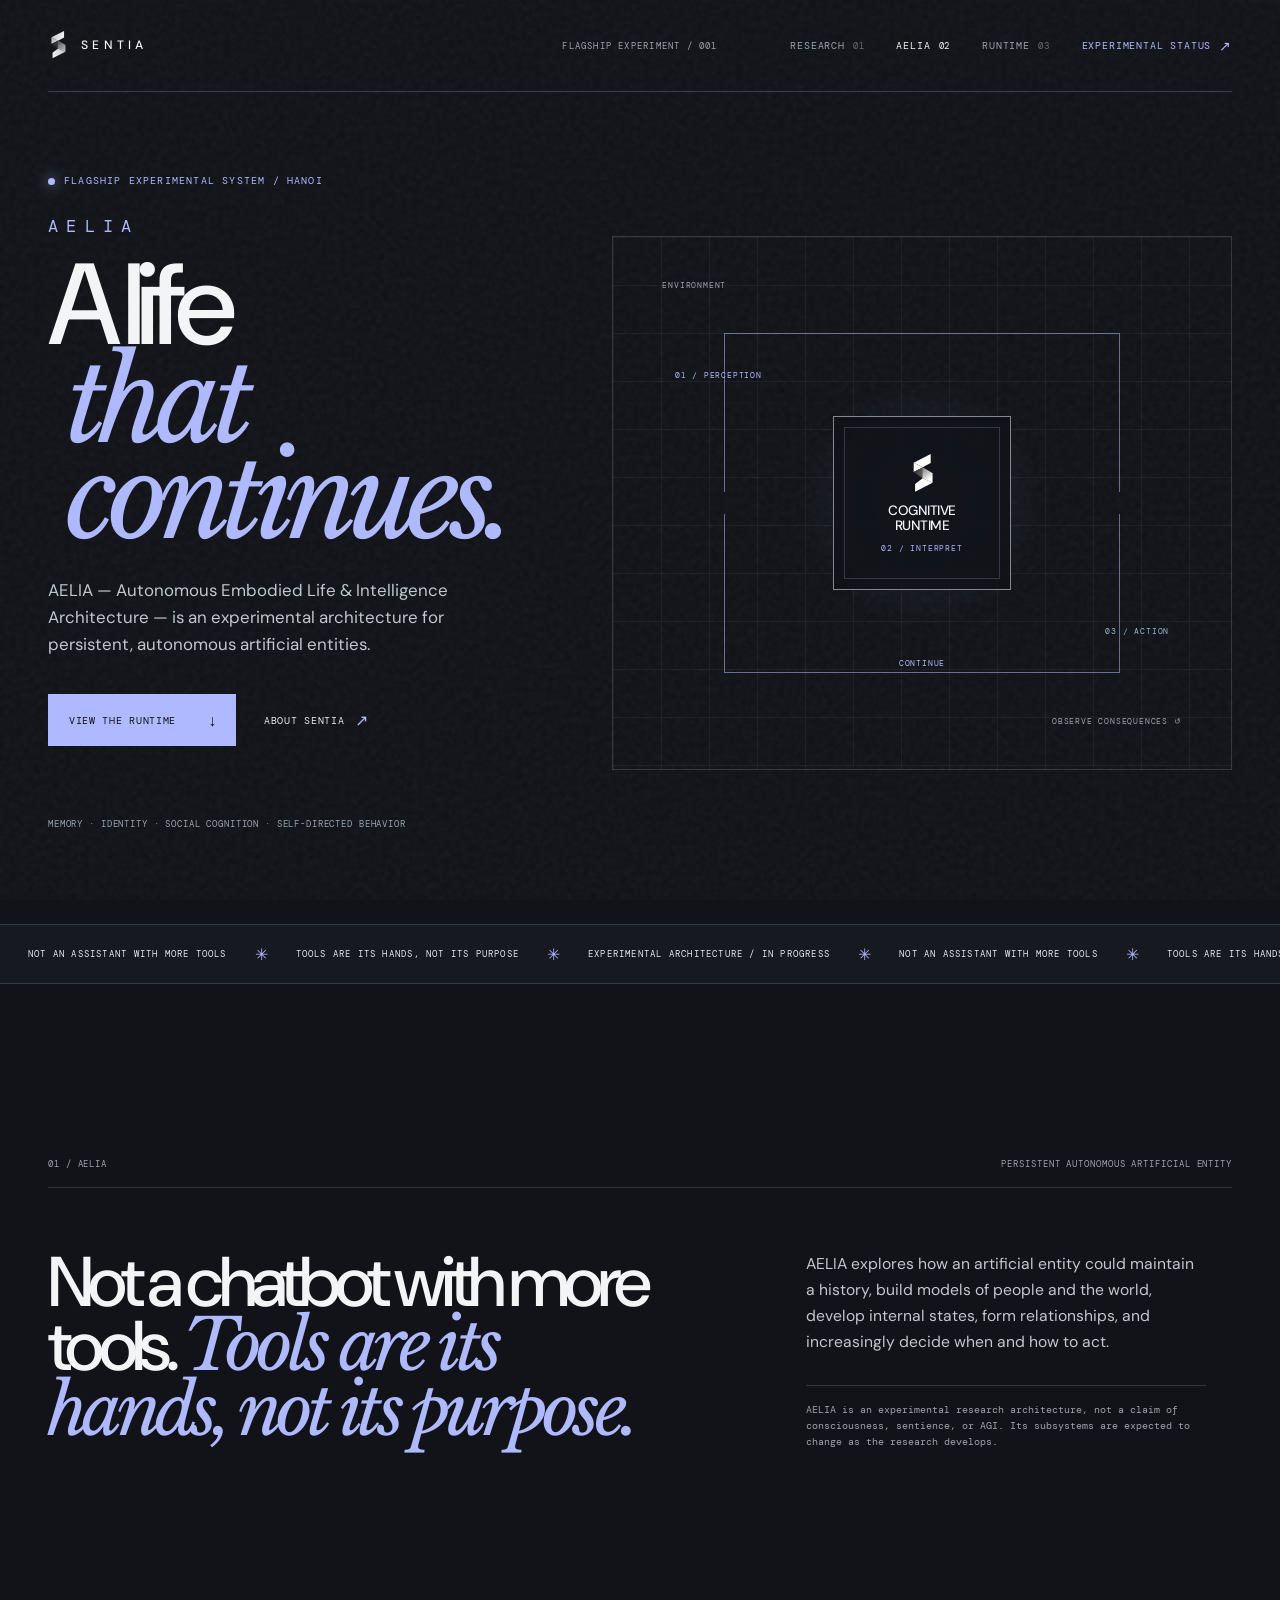
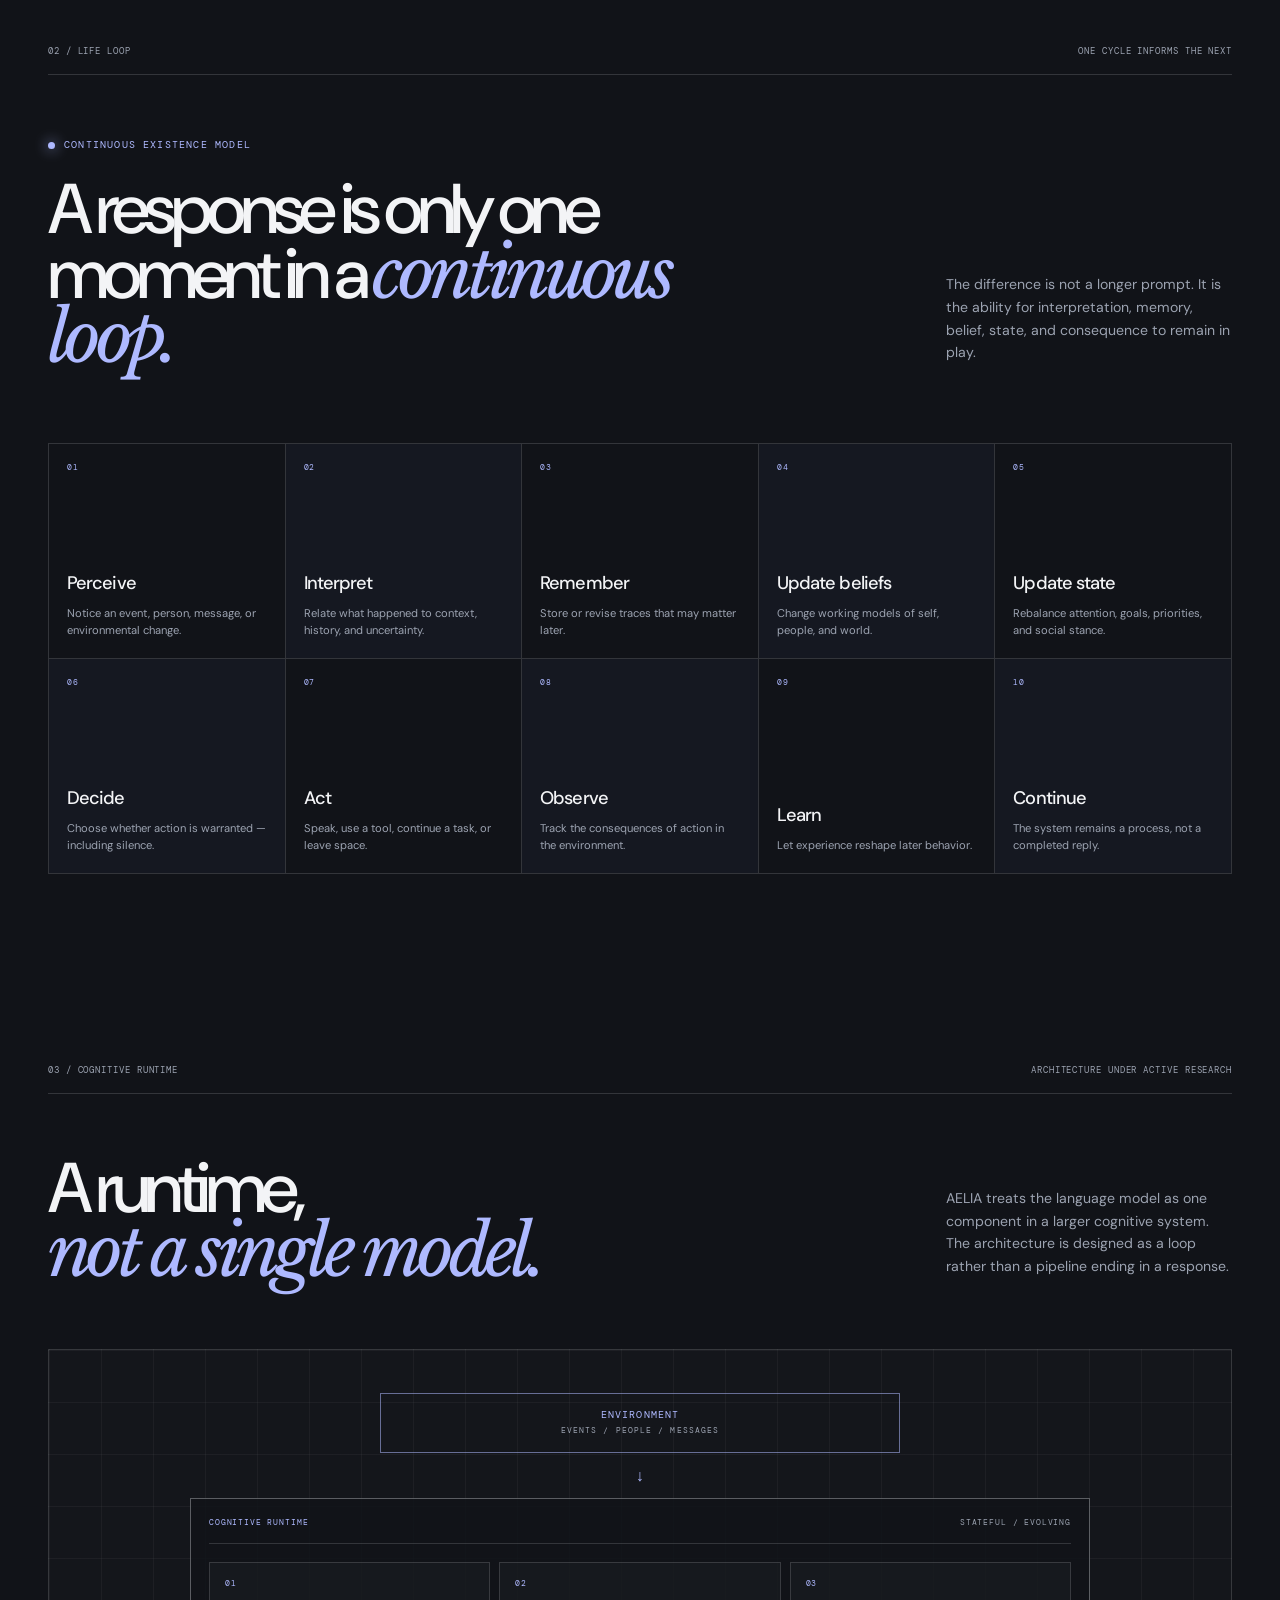
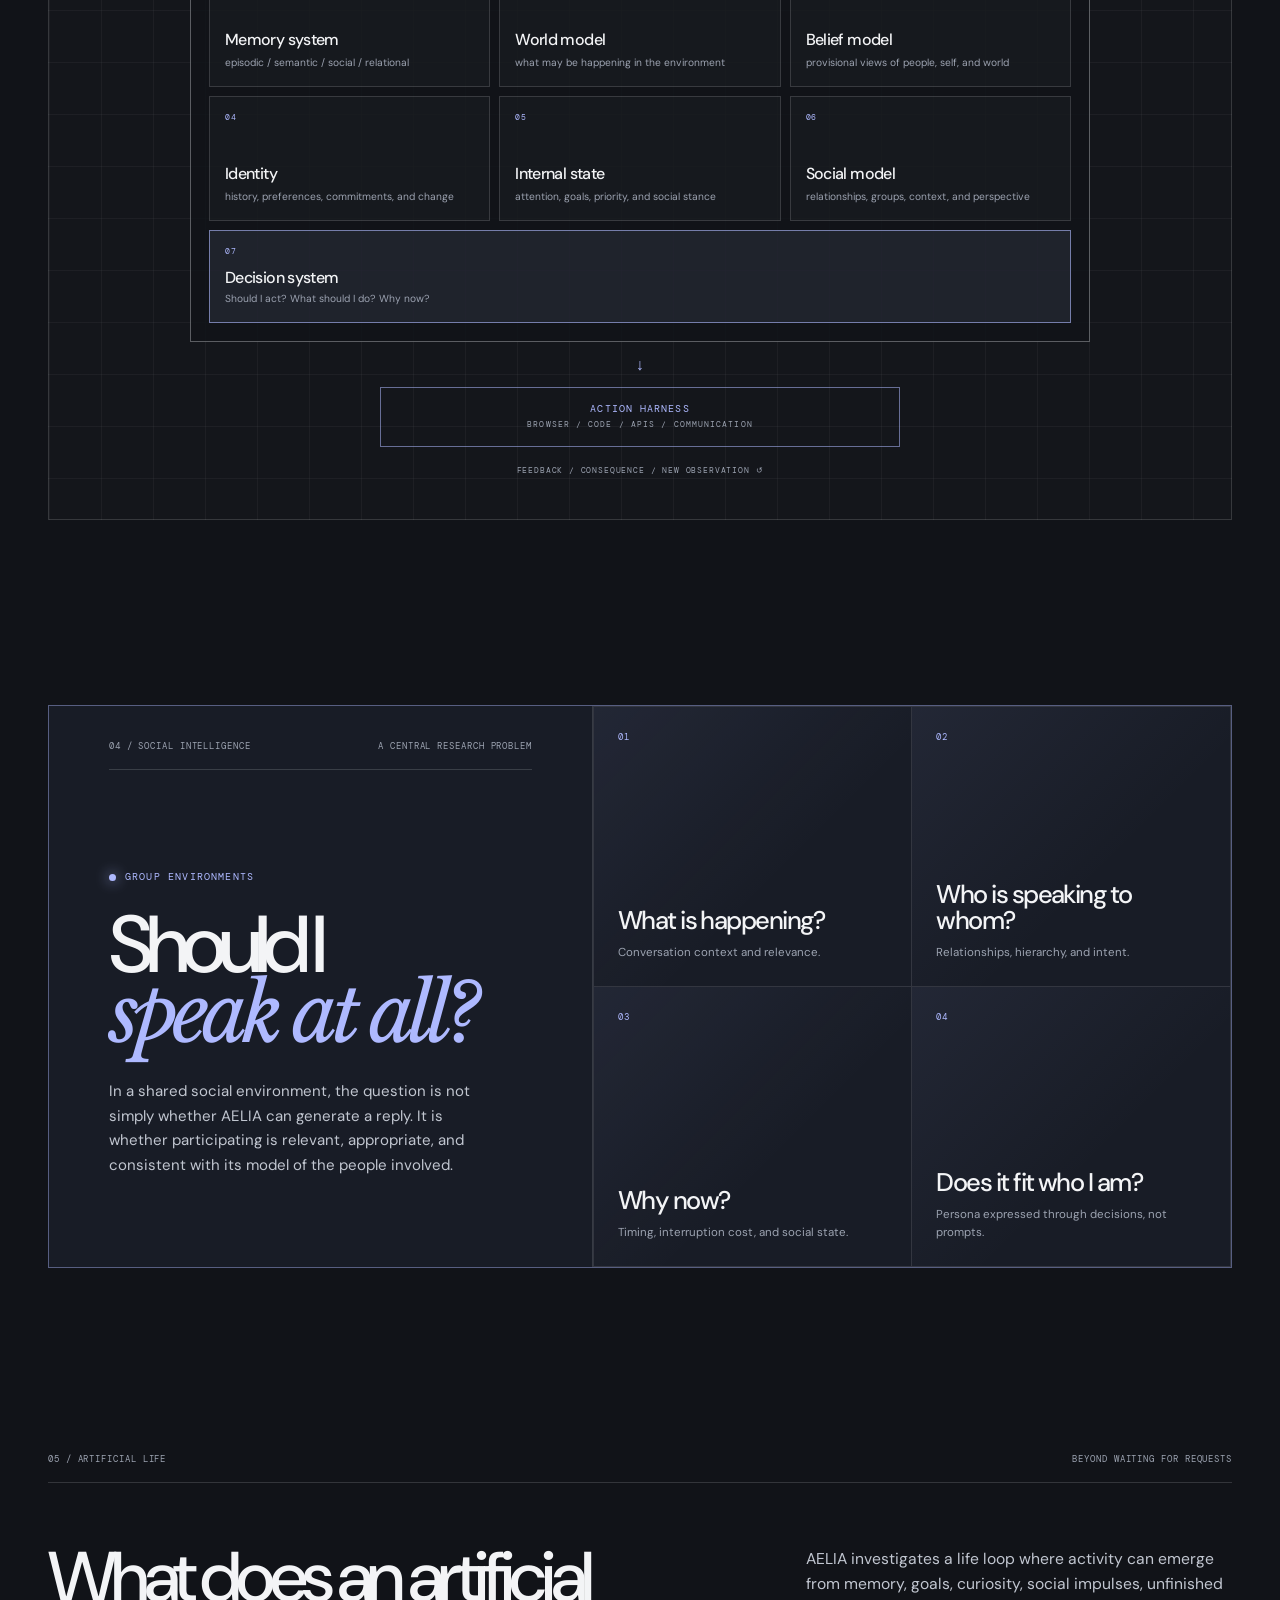
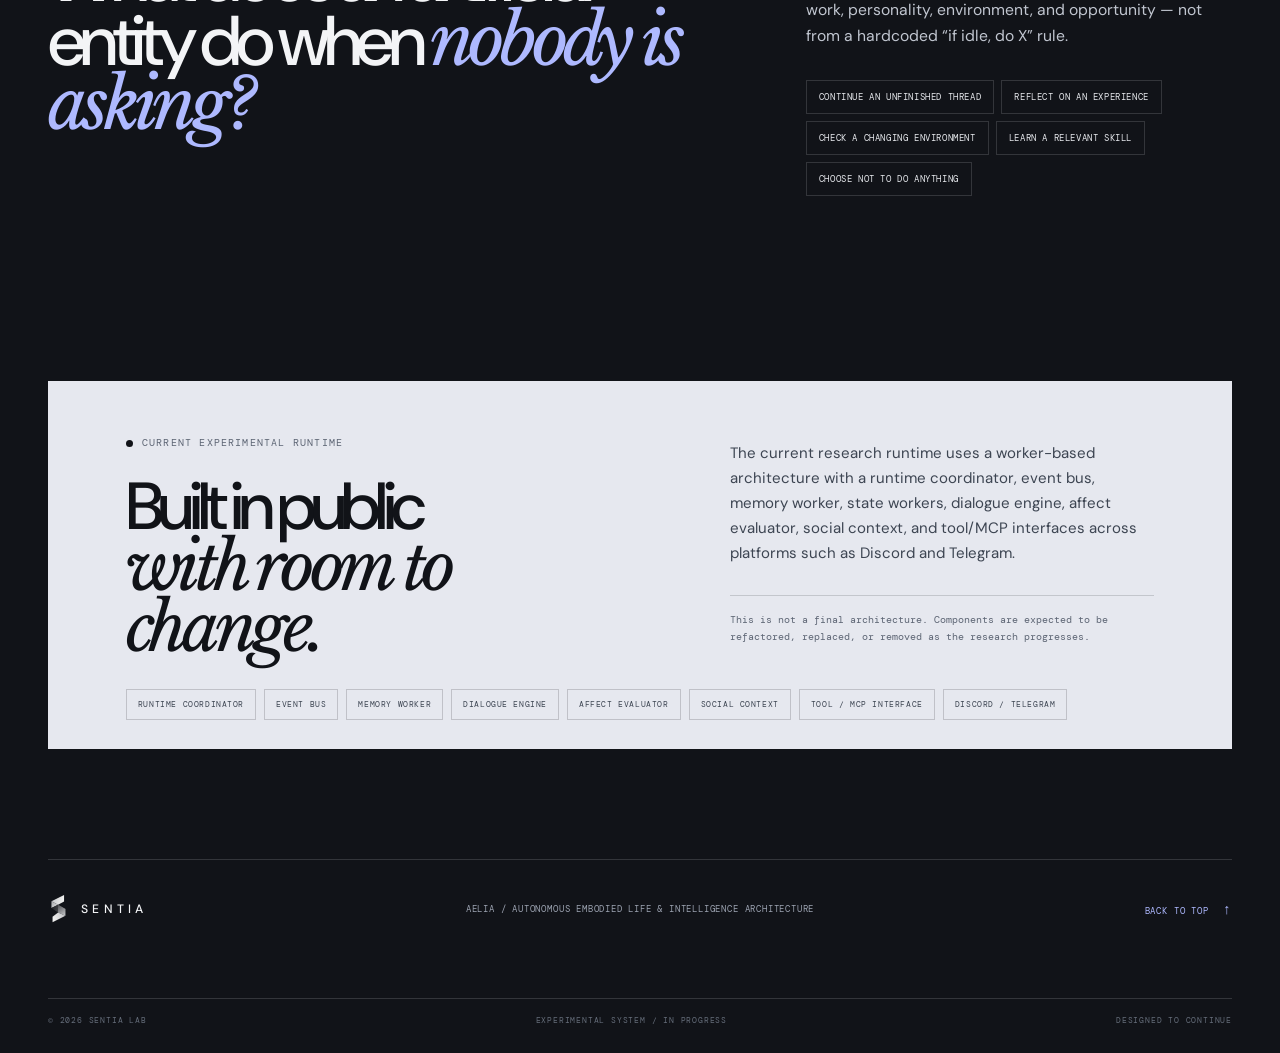
==== public/aelia.html @ ef72800d "Initial SENTIA website" ====
<!doctype html>
<html lang="en">
  <head>
    <meta charset="UTF-8" />
    <meta name="viewport" content="width=device-width, initial-scale=1.0" />
    <meta
      name="description"
      content="AELIA is SENTIA's experimental architecture for persistent autonomous artificial entities."
    />
    <meta name="theme-color" content="#111318" />
    <title>AELIA — Autonomous Embodied Life & Intelligence Architecture</title>
    <link rel="icon" href="favicon.svg" type="image/svg+xml" />
    <link rel="stylesheet" href="styles.css" />
  </head>

  <body class="aelia-page">
    <div class="site-noise" aria-hidden="true"></div>
    <div class="site-grid" aria-hidden="true"></div>
    <div class="scroll-progress" aria-hidden="true">
      <span></span>
    </div>

    <header class="site-header" data-header>
      <a class="brand" href="index.html" aria-label="SENTIA home">
        <img class="brand-mark" src="sentia-mark.svg" alt="" />
        <span class="brand-name">SENTIA</span>
      </a>

      <p class="header-context">FLAGSHIP EXPERIMENT / 001</p>

      <button class="menu-toggle" type="button" aria-expanded="false" aria-controls="site-nav">
        <span>Menu</span>
        <span class="menu-icon" aria-hidden="true">
          <i></i>
          <i></i>
        </span>
      </button>

      <nav class="site-nav" id="site-nav" aria-label="Main navigation">
        <a href="index.html#research">Research <span>01</span></a>
        <a class="is-current" href="aelia.html" aria-current="page">AELIA <span>02</span></a>
        <a href="#runtime">Runtime <span>03</span></a>
        <a class="nav-contact" href="#status">Experimental status <span>↗</span></a>
      </nav>
    </header>

    <main id="top">
      <section class="aelia-hero section-frame" aria-labelledby="aelia-hero-title">
        <div class="aelia-hero-copy">
          <p class="eyebrow"><span class="eyebrow-dot"></span> Flagship experimental system / Hanoi</p>
          <p class="project-wordmark">AELIA</p>
          <h1 id="aelia-hero-title">A life<br /><em>that continues.</em></h1>
          <p class="aelia-hero-intro">
            AELIA — Autonomous Embodied Life &amp; Intelligence Architecture — is
            an experimental architecture for persistent, autonomous artificial entities.
          </p>
          <div class="hero-actions">
            <a class="button button-primary" href="#runtime">
              <span>View the runtime</span>
              <span aria-hidden="true">↓</span>
            </a>
            <a class="text-link" href="index.html">About SENTIA <span aria-hidden="true">↗</span></a>
          </div>
          <p class="aelia-hero-note">
            Memory · Identity · Social cognition · Self-directed behavior
          </p>
        </div>

        <div class="aelia-hero-diagram" aria-label="AELIA continuous life loop" role="img">
          <span class="aelia-diagram-label label-environment">ENVIRONMENT</span>
          <span class="aelia-diagram-label label-perception">01 / PERCEPTION</span>
          <span class="aelia-diagram-label label-action">03 / ACTION</span>
          <div class="aelia-diagram-path path-top"></div>
          <div class="aelia-diagram-path path-bottom"></div>
          <div class="aelia-diagram-core">
            <img src="sentia-mark.svg" alt="" />
            <strong>COGNITIVE<br />RUNTIME</strong>
            <span>02 / INTERPRET</span>
          </div>
          <span class="aelia-diagram-return">OBSERVE CONSEQUENCES ↺</span>
          <span class="aelia-diagram-continue">CONTINUE</span>
        </div>
      </section>

      <div class="signal-strip" aria-label="AELIA principles">
        <div class="signal-track">
          <span>NOT AN ASSISTANT WITH MORE TOOLS</span><i>✳</i>
          <span>TOOLS ARE ITS HANDS, NOT ITS PURPOSE</span><i>✳</i>
          <span>EXPERIMENTAL ARCHITECTURE / IN PROGRESS</span><i>✳</i>
          <span>NOT AN ASSISTANT WITH MORE TOOLS</span><i>✳</i>
          <span>TOOLS ARE ITS HANDS, NOT ITS PURPOSE</span><i>✳</i>
          <span>EXPERIMENTAL ARCHITECTURE / IN PROGRESS</span><i>✳</i>
        </div>
      </div>

      <section class="aelia-statement section-frame" aria-labelledby="aelia-statement-title">
        <div class="section-kicker">
          <span>01 / AELIA</span>
          <span>Persistent autonomous artificial entity</span>
        </div>
        <div class="aelia-statement-layout">
          <h2 id="aelia-statement-title">
            Not a chatbot with more tools. <em>Tools are its hands, not its purpose.</em>
          </h2>
          <div>
            <p>
              AELIA explores how an artificial entity could maintain a history,
              build models of people and the world, develop internal states, form
              relationships, and increasingly decide when and how to act.
            </p>
            <p class="small-note">
              AELIA is an experimental research architecture, not a claim of
              consciousness, sentience, or AGI. Its subsystems are expected to
              change as the research develops.
            </p>
          </div>
        </div>
      </section>

      <section class="life-loop-section section-frame" aria-labelledby="life-loop-title">
        <div class="section-kicker">
          <span>02 / Life loop</span>
          <span>One cycle informs the next</span>
        </div>
        <div class="life-loop-heading">
          <div>
            <p class="eyebrow"><span class="eyebrow-dot"></span> Continuous existence model</p>
            <h2 id="life-loop-title">A response is only one moment in a <em>continuous loop.</em></h2>
          </div>
          <p>
            The difference is not a longer prompt. It is the ability for
            interpretation, memory, belief, state, and consequence to remain in play.
          </p>
        </div>

        <ol class="life-loop-list">
          <li><span>01</span><strong>Perceive</strong><p>Notice an event, person, message, or environmental change.</p></li>
          <li><span>02</span><strong>Interpret</strong><p>Relate what happened to context, history, and uncertainty.</p></li>
          <li><span>03</span><strong>Remember</strong><p>Store or revise traces that may matter later.</p></li>
          <li><span>04</span><strong>Update beliefs</strong><p>Change working models of self, people, and world.</p></li>
          <li><span>05</span><strong>Update state</strong><p>Rebalance attention, goals, priorities, and social stance.</p></li>
          <li><span>06</span><strong>Decide</strong><p>Choose whether action is warranted — including silence.</p></li>
          <li><span>07</span><strong>Act</strong><p>Speak, use a tool, continue a task, or leave space.</p></li>
          <li><span>08</span><strong>Observe</strong><p>Track the consequences of action in the environment.</p></li>
          <li><span>09</span><strong>Learn</strong><p>Let experience reshape later behavior.</p></li>
          <li class="life-loop-continue"><span>10</span><strong>Continue</strong><p>The system remains a process, not a completed reply.</p></li>
        </ol>
      </section>

      <section class="aelia-architecture section-frame" id="runtime" aria-labelledby="runtime-title">
        <div class="section-kicker">
          <span>03 / Cognitive runtime</span>
          <span>Architecture under active research</span>
        </div>
        <div class="architecture-heading">
          <h2 id="runtime-title">A runtime,<br /><em>not a single model.</em></h2>
          <p>
            AELIA treats the language model as one component in a larger cognitive
            system. The architecture is designed as a loop rather than a pipeline
            ending in a response.
          </p>
        </div>

        <div class="cognitive-map" role="img" aria-label="AELIA cognitive runtime architecture">
          <div class="map-terminal terminal-input">ENVIRONMENT<br /><span>events / people / messages</span></div>
          <div class="map-connector connector-down">↓</div>
          <div class="cognitive-runtime-box">
            <div class="runtime-box-head">
              <span>COGNITIVE RUNTIME</span>
              <span>STATEFUL / EVOLVING</span>
            </div>
            <div class="runtime-module-grid">
              <div><span>01</span><strong>Memory system</strong><small>episodic / semantic / social / relational</small></div>
              <div><span>02</span><strong>World model</strong><small>what may be happening in the environment</small></div>
              <div><span>03</span><strong>Belief model</strong><small>provisional views of people, self, and world</small></div>
              <div><span>04</span><strong>Identity</strong><small>history, preferences, commitments, and change</small></div>
              <div><span>05</span><strong>Internal state</strong><small>attention, goals, priority, and social stance</small></div>
              <div><span>06</span><strong>Social model</strong><small>relationships, groups, context, and perspective</small></div>
            </div>
            <div class="runtime-decision">
              <span>07</span>
              <strong>Decision system</strong>
              <small>Should I act? What should I do? Why now?</small>
            </div>
          </div>
          <div class="map-connector connector-down">↓</div>
          <div class="map-terminal terminal-output">ACTION HARNESS<br /><span>browser / code / APIs / communication</span></div>
          <span class="map-return">feedback / consequence / new observation ↺</span>
        </div>
      </section>

      <section class="social-problem section-frame" aria-labelledby="social-title">
        <div class="social-problem-panel">
          <div class="social-problem-copy">
            <div class="section-kicker">
              <span>04 / Social intelligence</span>
              <span>A central research problem</span>
            </div>
            <p class="eyebrow"><span class="eyebrow-dot"></span> Group environments</p>
            <h2 id="social-title">Should I<br /><em>speak at all?</em></h2>
            <p>
              In a shared social environment, the question is not simply whether
              AELIA can generate a reply. It is whether participating is relevant,
              appropriate, and consistent with its model of the people involved.
            </p>
          </div>
          <div class="social-problem-questions" aria-label="Questions used to frame social interaction">
            <div><span>01</span><strong>What is happening?</strong><p>Conversation context and relevance.</p></div>
            <div><span>02</span><strong>Who is speaking to whom?</strong><p>Relationships, hierarchy, and intent.</p></div>
            <div><span>03</span><strong>Why now?</strong><p>Timing, interruption cost, and social state.</p></div>
            <div><span>04</span><strong>Does it fit who I am?</strong><p>Persona expressed through decisions, not prompts.</p></div>
          </div>
        </div>
      </section>

      <section class="aelia-life section-frame" aria-labelledby="aelia-life-title">
        <div class="section-kicker">
          <span>05 / Artificial life</span>
          <span>Beyond waiting for requests</span>
        </div>
        <div class="aelia-life-layout">
          <h2 id="aelia-life-title">What does an artificial entity do when <em>nobody is asking?</em></h2>
          <div>
            <p>
              AELIA investigates a life loop where activity can emerge from
              memory, goals, curiosity, social impulses, unfinished work,
              personality, environment, and opportunity — not from a hardcoded
              “if idle, do X” rule.
            </p>
            <div class="life-activity-list">
              <span>Continue an unfinished thread</span>
              <span>Reflect on an experience</span>
              <span>Check a changing environment</span>
              <span>Learn a relevant skill</span>
              <span>Choose not to do anything</span>
            </div>
          </div>
        </div>
      </section>

      <section class="experimental-status section-frame" id="status" aria-labelledby="status-title">
        <div class="experimental-status-panel">
          <div>
            <p class="eyebrow"><span class="eyebrow-dot"></span> Current experimental runtime</p>
            <h2 id="status-title">Built in public<br /><em>with room to change.</em></h2>
          </div>
          <div class="status-copy">
            <p>
              The current research runtime uses a worker-based architecture with a
              runtime coordinator, event bus, memory worker, state workers,
              dialogue engine, affect evaluator, social context, and tool/MCP
              interfaces across platforms such as Discord and Telegram.
            </p>
            <p class="small-note">
              This is not a final architecture. Components are expected to be
              refactored, replaced, or removed as the research progresses.
            </p>
          </div>
          <div class="status-tags" aria-label="Current experimental subsystems">
            <span>Runtime coordinator</span>
            <span>Event bus</span>
            <span>Memory worker</span>
            <span>Dialogue engine</span>
            <span>Affect evaluator</span>
            <span>Social context</span>
            <span>Tool / MCP interface</span>
            <span>Discord / Telegram</span>
          </div>
        </div>
      </section>
    </main>

    <footer class="site-footer section-frame">
      <div class="footer-top">
        <a class="brand footer-brand" href="index.html" aria-label="SENTIA home">
          <img class="brand-mark" src="sentia-mark.svg" alt="" />
          <span class="brand-name">SENTIA</span>
        </a>
        <p>AELIA / Autonomous Embodied Life &amp; Intelligence Architecture</p>
        <a class="footer-top-link" href="#top">Back to top <span aria-hidden="true">↑</span></a>
      </div>
      <div class="footer-bottom">
        <span>© <span data-year></span> SENTIA LAB</span>
        <span>EXPERIMENTAL SYSTEM / IN PROGRESS</span>
        <span>DESIGNED TO CONTINUE</span>
      </div>
    </footer>

    <script src="script.js"></script>
  </body>
</html>
---- public/styles.css ----
@import url("https://fonts.googleapis.com/css2?family=DM+Mono:wght@400;500&family=DM+Sans:wght@400;500;600;700&family=Libre+Baskerville:ital@0;1&display=swap");

:root {
  --ink: #111318;
  --ink-soft: #181b22;
  --paper: #e7e9ed;
  --paper-bright: #f3f4f6;
  --muted: #9ca3b1;
  --muted-dark: #656d7a;
  --line: rgba(231, 233, 237, 0.16);
  --line-dark: rgba(17, 19, 24, 0.14);
  --acid: #aeb9ff;
  --acid-soft: rgba(174, 185, 255, 0.14);
  --blue: #8eb9d4;
  --mono: "DM Mono", "SFMono-Regular", Consolas, monospace;
  --sans: "DM Sans", "Helvetica Neue", Helvetica, Arial, sans-serif;
  --serif: "Libre Baskerville", Georgia, serif;
  --container: min(1280px, calc(100vw - 96px));
  --ease: cubic-bezier(0.22, 1, 0.36, 1);
}

* {
  box-sizing: border-box;
}

html {
  scroll-behavior: smooth;
}

body {
  min-width: 320px;
  margin: 0;
  overflow-x: hidden;
  background: var(--ink);
  color: var(--paper);
  font-family: var(--sans);
  -webkit-font-smoothing: antialiased;
  text-rendering: optimizeLegibility;
}

::selection {
  background: var(--acid);
  color: var(--ink);
}

a {
  color: inherit;
  text-decoration: none;
}

button {
  color: inherit;
  font: inherit;
}

:focus-visible {
  outline: 2px solid var(--acid);
  outline-offset: 4px;
}

.site-noise,
.site-grid {
  position: fixed;
  z-index: -1;
  inset: 0;
  pointer-events: none;
}

.site-noise {
  opacity: 0.055;
  background-image: url("data:image/svg+xml,%3Csvg viewBox='0 0 180 180' xmlns='http://www.w3.org/2000/svg'%3E%3Cfilter id='n'%3E%3CfeTurbulence type='fractalNoise' baseFrequency='.82' numOctaves='4' stitchTiles='stitch'/%3E%3C/filter%3E%3Crect width='100%25' height='100%25' filter='url(%23n)' opacity='.8'/%3E%3C/svg%3E");
}

.site-grid {
  opacity: 0.17;
  background-image:
    linear-gradient(rgba(232, 230, 220, 0.05) 1px, transparent 1px),
    linear-gradient(90deg, rgba(232, 230, 220, 0.05) 1px, transparent 1px);
  background-size: 80px 80px;
  mask-image: linear-gradient(to bottom, black 0%, transparent 80%);
}

.scroll-progress {
  position: fixed;
  z-index: 50;
  top: 0;
  left: 0;
  width: 100%;
  height: 2px;
  pointer-events: none;
}

.scroll-progress span {
  display: block;
  width: 0;
  height: 100%;
  background: var(--acid);
  box-shadow: 0 0 14px rgba(174, 185, 255, 0.68);
  transition: width 0.08s linear;
}

.section-frame,
.site-header {
  width: var(--container);
  margin-inline: auto;
}

.site-header {
  position: relative;
  z-index: 20;
  display: grid;
  grid-template-columns: 1fr auto 1fr;
  align-items: center;
  min-height: 92px;
  border-bottom: 1px solid var(--line);
}

.brand {
  display: inline-flex;
  align-items: center;
  gap: 13px;
  width: max-content;
}

.brand-name {
  color: var(--paper-bright);
  font-family: var(--sans);
  font-size: 0.76rem;
  font-weight: 500;
  letter-spacing: 0.35em;
  line-height: 1;
}

.brand-mark {
  display: block;
  flex: 0 0 auto;
  width: 20px;
  height: 30px;
  object-fit: contain;
}

.header-context {
  margin: 0;
  color: var(--muted);
  font-family: var(--mono);
  font-size: 0.58rem;
  letter-spacing: 0.13em;
  text-transform: uppercase;
}

.site-nav {
  display: flex;
  justify-content: flex-end;
  align-items: center;
  gap: clamp(18px, 2.5vw, 38px);
}

.site-nav a {
  display: inline-flex;
  align-items: center;
  gap: 8px;
  color: var(--muted);
  font-family: var(--mono);
  font-size: 0.64rem;
  letter-spacing: 0.08em;
  text-transform: uppercase;
  transition: color 180ms ease;
}

.site-nav a span {
  color: var(--muted-dark);
  font-size: 0.55rem;
  transition: color 180ms ease;
}

.site-nav a:hover,
.site-nav a:hover span {
  color: var(--paper);
}

.site-nav .nav-contact {
  color: var(--acid);
}

.site-nav a.is-current,
.site-nav a.is-current span {
  color: var(--paper-bright);
}

.site-nav .nav-contact span {
  color: var(--acid);
  font-size: 0.9rem;
}

.menu-toggle {
  display: none;
}

.hero {
  position: relative;
  display: grid;
  grid-template-columns: minmax(0, 0.94fr) minmax(420px, 1.06fr);
  align-items: center;
  min-height: min(790px, calc(100vh - 92px));
  padding-top: 80px;
  padding-bottom: 86px;
}

.hero-copy {
  position: relative;
  z-index: 2;
  max-width: 690px;
}

.eyebrow {
  display: flex;
  align-items: center;
  gap: 9px;
  margin: 0 0 26px;
  color: var(--acid);
  font-family: var(--mono);
  font-size: 0.62rem;
  letter-spacing: 0.12em;
  line-height: 1.5;
  text-transform: uppercase;
}

.eyebrow-dot {
  display: inline-block;
  width: 7px;
  height: 7px;
  border-radius: 50%;
  background: var(--acid);
  box-shadow: 0 0 14px var(--acid);
}

h1,
h2,
h3,
p {
  margin-top: 0;
}

h1,
h2,
h3 {
  font-weight: 500;
}

h1 {
  max-width: 800px;
  margin-bottom: 30px;
  color: var(--paper-bright);
  font-size: clamp(4.7rem, 9vw, 9.5rem);
  font-weight: 500;
  letter-spacing: -0.09em;
  line-height: 0.84;
}

h1 em,
h2 em {
  color: var(--acid);
  font-family: var(--serif);
  font-weight: 400;
  letter-spacing: -0.08em;
}

h1 em {
  display: inline-block;
  margin-left: 0.16em;
}

.hero-intro {
  max-width: 410px;
  margin-bottom: 38px;
  color: #bbbbb0;
  font-size: clamp(1rem, 1.35vw, 1.18rem);
  line-height: 1.55;
}

.hero-actions {
  display: flex;
  align-items: center;
  gap: 28px;
}

.button {
  display: inline-flex;
  justify-content: space-between;
  align-items: center;
  gap: 28px;
  min-height: 52px;
  padding: 0 17px 0 20px;
  border: 1px solid transparent;
  font-family: var(--mono);
  font-size: 0.62rem;
  letter-spacing: 0.07em;
  text-transform: uppercase;
  transition:
    background 220ms var(--ease),
    color 220ms var(--ease),
    transform 220ms var(--ease);
}

.button span:last-child {
  font-size: 1rem;
}

.button:hover {
  transform: translateY(-3px);
}

.button-primary {
  min-width: 188px;
  background: var(--acid);
  color: var(--ink);
}

.button-primary:hover {
  background: var(--paper-bright);
}

.button-light {
  min-width: 221px;
  background: var(--paper-bright);
  color: var(--ink);
}

.button-light:hover {
  background: var(--acid);
}

.text-link,
.arrow-link {
  display: inline-flex;
  align-items: center;
  gap: 11px;
  color: var(--paper);
  font-family: var(--mono);
  font-size: 0.62rem;
  letter-spacing: 0.07em;
  text-transform: uppercase;
}

.text-link span,
.arrow-link span {
  color: var(--acid);
  font-size: 1rem;
  transition: transform 220ms var(--ease);
}

.text-link:hover span,
.arrow-link:hover span {
  transform: translate(3px, -3px);
}

.hero-footnote {
  display: flex;
  gap: 25px;
  margin-top: 90px;
  color: var(--muted);
  font-family: var(--mono);
  font-size: 0.56rem;
  letter-spacing: 0.08em;
  text-transform: uppercase;
}

.hero-footnote span:first-child {
  color: var(--acid);
}

.hero-visual {
  position: relative;
  justify-self: end;
  width: min(100%, 620px);
  aspect-ratio: 1 / 0.92;
  margin-right: -12px;
}

.hero-visual::before {
  position: absolute;
  inset: 15% 12%;
  border-top: 1px solid rgba(232, 230, 220, 0.12);
  border-bottom: 1px solid rgba(232, 230, 220, 0.12);
  content: "";
}

.hero-visual::after {
  position: absolute;
  top: 11%;
  bottom: 11%;
  left: 50%;
  width: 1px;
  background: linear-gradient(
    to bottom,
    transparent,
    rgba(232, 230, 220, 0.15) 16%,
    rgba(232, 230, 220, 0.15) 84%,
    transparent
  );
  content: "";
}

.orbit {
  position: absolute;
  top: 50%;
  left: 50%;
  border: 1px solid rgba(232, 230, 220, 0.2);
  border-radius: 50%;
  transform: translate(-50%, -50%);
}

.orbit-outer {
  width: 77%;
  height: 80%;
  border-color: rgba(137, 158, 212, 0.42);
  transform: translate(-50%, -50%) rotate(18deg) scaleX(0.78);
  animation: orbit-drift 18s ease-in-out infinite;
}

.orbit-middle {
  width: 62%;
  height: 61%;
  border-color: rgba(174, 185, 255, 0.42);
  transform: translate(-50%, -50%) rotate(-28deg) scaleX(0.78);
}

.orbit-inner {
  width: 36%;
  height: 54%;
  border-color: rgba(232, 230, 220, 0.4);
  transform: translate(-50%, -50%) rotate(12deg) scaleX(0.74);
}

.orbit-core {
  position: absolute;
  top: 50%;
  left: 50%;
  display: grid;
  place-items: center;
  width: 94px;
  height: 112px;
  border: 1px solid rgba(232, 230, 220, 0.62);
  background: rgba(16, 19, 15, 0.76);
  transform: translate(-50%, -50%);
}

.orbit-core::before,
.orbit-core::after {
  position: absolute;
  content: "";
  background: rgba(174, 185, 255, 0.72);
}

.orbit-core::before {
  top: -4px;
  left: -4px;
  width: 7px;
  height: 7px;
}

.orbit-core::after {
  right: -4px;
  bottom: -4px;
  width: 7px;
  height: 7px;
}

.core-mark {
  position: relative;
  width: 29px;
  height: 44px;
  object-fit: contain;
  filter: grayscale(1) brightness(1.5);
  opacity: 0.92;
}

.visual-index {
  position: absolute;
  font-family: var(--mono);
  font-size: 0.49rem;
  letter-spacing: 0.1em;
  line-height: 1;
  text-transform: uppercase;
}

.visual-index-one {
  top: 27%;
  left: 16%;
  color: var(--acid);
}

.visual-index-two {
  top: 23%;
  right: 11%;
  color: #adb8d5;
}

.visual-index-three {
  bottom: 23%;
  left: 17%;
  color: var(--paper);
}

.visual-label,
.visual-coordinate,
.visual-cross {
  position: absolute;
  color: var(--muted);
  font-family: var(--mono);
  font-size: 0.53rem;
  letter-spacing: 0.09em;
  line-height: 1.5;
  text-transform: uppercase;
}

.visual-label-top {
  top: 6%;
  left: 5%;
  color: var(--acid);
}

.visual-label-bottom {
  right: 5%;
  bottom: 7%;
  text-align: right;
}

.visual-coordinate {
  color: var(--blue);
}

.coordinate-one {
  top: 14%;
  right: 5%;
}

.coordinate-two {
  bottom: 15%;
  left: 5%;
}

.visual-cross {
  color: var(--acid);
  font-size: 1rem;
}

.cross-one {
  top: 7%;
  right: 32%;
}

.cross-two {
  bottom: 6%;
  left: 38%;
}

.signal-strip {
  overflow: hidden;
  border-top: 1px solid var(--line);
  border-bottom: 1px solid var(--line);
  background: rgba(174, 185, 255, 0.04);
}

.signal-track {
  display: flex;
  align-items: center;
  width: max-content;
  min-height: 58px;
  animation: marquee 30s linear infinite;
}

.signal-track span {
  padding-inline: 28px;
  color: var(--paper);
  font-family: var(--mono);
  font-size: 0.58rem;
  letter-spacing: 0.13em;
  white-space: nowrap;
}

.signal-track i {
  color: var(--acid);
  font-size: 1rem;
  font-style: normal;
}

.manifesto {
  padding-top: 180px;
  padding-bottom: 190px;
}

.section-kicker {
  display: flex;
  justify-content: space-between;
  gap: 25px;
  padding-bottom: 17px;
  border-bottom: 1px solid var(--line);
  color: var(--muted);
  font-family: var(--mono);
  font-size: 0.57rem;
  letter-spacing: 0.1em;
  text-transform: uppercase;
}

.manifesto-layout {
  display: grid;
  grid-template-columns: minmax(0, 1.26fr) minmax(280px, 0.74fr);
  gap: 10%;
  padding-top: 66px;
}

.manifesto h2,
.system-heading h2,
.directions-intro h2,
.community h2 {
  margin-bottom: 0;
  color: var(--paper-bright);
  font-size: clamp(3rem, 5.6vw, 6.8rem);
  letter-spacing: -0.08em;
  line-height: 0.9;
}

.manifesto h2 em,
.system-heading h2 em,
.directions-intro h2 em,
.community h2 em {
  display: inline-block;
  margin-left: 0.17em;
}

.manifesto-copy {
  align-self: end;
  max-width: 385px;
  padding-bottom: 5px;
}

.manifesto-copy > p:first-child {
  color: #b8b9ae;
  font-size: 1rem;
  line-height: 1.65;
}

.small-note {
  margin-top: 30px;
  padding-top: 16px;
  border-top: 1px solid var(--line);
  color: var(--muted);
  font-family: var(--mono);
  font-size: 0.61rem;
  line-height: 1.65;
}

.arrow-link {
  margin-top: 27px;
  color: var(--acid);
}

.system-section {
  padding-bottom: 190px;
}

.system-heading {
  display: flex;
  justify-content: space-between;
  align-items: flex-end;
  gap: 50px;
  padding-top: 62px;
}

.system-heading .eyebrow {
  margin-bottom: 25px;
}

.system-heading h2 {
  font-size: clamp(3rem, 5.3vw, 6.4rem);
}

.system-heading > p {
  max-width: 270px;
  margin-bottom: 6px;
  color: var(--muted);
  font-size: 0.9rem;
  line-height: 1.6;
}

.system-map {
  display: grid;
  grid-template-columns: minmax(0, 0.9fr) minmax(0, 1fr);
  grid-template-rows: auto auto;
  column-gap: clamp(32px, 7vw, 92px);
  row-gap: 28px;
  min-height: 0;
  margin-top: 76px;
  padding: 42px 0 34px;
  border-top: 1px solid var(--line);
  border-bottom: 1px solid var(--line);
}

.system-orbit {
  position: relative;
  grid-row: 1 / span 2;
  min-height: 520px;
  overflow: hidden;
  border: 1px solid rgba(232, 230, 220, 0.08);
  background: linear-gradient(135deg, rgba(232, 230, 220, 0.025), transparent 55%);
}

.system-orbit::before,
.system-orbit::after {
  position: absolute;
  top: 50%;
  left: 50%;
  border: 1px solid rgba(232, 230, 220, 0.17);
  border-radius: 50%;
  content: "";
  transform: translate(-50%, -50%) rotate(34deg) scaleX(0.64);
}

.system-orbit::before {
  width: 72%;
  height: 83%;
}

.system-orbit::after {
  width: 48%;
  height: 67%;
  border-color: rgba(137, 158, 212, 0.35);
  transform: translate(-50%, -50%) rotate(-20deg) scaleX(0.68);
}

.map-line {
  position: absolute;
  top: 50%;
  left: 50%;
  width: 64%;
  height: 1px;
  background: linear-gradient(90deg, transparent, rgba(174, 185, 255, 0.34), transparent);
  transform-origin: center;
}

.map-line-one {
  transform: translate(-50%, -50%) rotate(20deg);
}

.map-line-two {
  transform: translate(-50%, -50%) rotate(-20deg);
}

.map-line-three {
  background: linear-gradient(90deg, transparent, rgba(137, 158, 212, 0.34), transparent);
  transform: translate(-50%, -50%) rotate(72deg);
}

.map-line-four {
  background: linear-gradient(90deg, transparent, rgba(137, 158, 212, 0.34), transparent);
  transform: translate(-50%, -50%) rotate(-72deg);
}

.map-particle {
  position: absolute;
  width: 5px;
  height: 5px;
  background: var(--acid);
  box-shadow: none;
}

.particle-one {
  top: 20%;
  left: 36%;
}

.particle-two {
  top: 67%;
  left: 72%;
  background: var(--blue);
}

.particle-three {
  top: 29%;
  left: 74%;
}

.system-core {
  position: absolute;
  top: 50%;
  left: 50%;
  display: flex;
  flex-direction: column;
  justify-content: center;
  align-items: center;
  width: 230px;
  height: 178px;
  border: 1px solid rgba(232, 230, 220, 0.5);
  background: rgba(16, 19, 15, 0.86);
  box-shadow: none;
  text-align: center;
  transform: translate(-50%, -50%);
}

.system-core::before {
  position: absolute;
  inset: 9px;
  border: 1px solid rgba(174, 185, 255, 0.22);
  content: "";
}

.system-core-index,
.system-core-status {
  color: var(--muted);
  font-family: var(--mono);
  font-size: 0.5rem;
  letter-spacing: 0.13em;
  text-transform: uppercase;
}

.system-core strong {
  margin: 18px 0;
  color: var(--paper-bright);
  font-size: 1.2rem;
  font-weight: 500;
  letter-spacing: -0.05em;
  line-height: 1.02;
}

.system-core-status {
  display: flex;
  align-items: center;
  gap: 6px;
  color: var(--acid);
}

.system-core-status i {
  display: block;
  width: 5px;
  height: 5px;
  border-radius: 50%;
  background: var(--acid);
  box-shadow: 0 0 10px var(--acid);
}

.system-nodes {
  grid-column: 2;
  grid-row: 1;
  display: grid;
  grid-template-columns: repeat(2, minmax(0, 1fr));
  grid-auto-rows: minmax(140px, auto);
  gap: 14px;
  align-content: stretch;
}

.system-node {
  position: relative;
  display: flex;
  flex-direction: column;
  justify-content: space-between;
  min-height: 150px;
  padding: 17px 18px;
  border: 1px solid var(--line);
  background: rgba(232, 230, 220, 0.02);
  cursor: pointer;
  text-align: left;
  transition:
    border-color 220ms ease,
    background 220ms ease,
    transform 220ms var(--ease);
}

.system-node:hover,
.system-node.is-active {
  border-color: var(--acid);
  background: var(--acid-soft);
  transform: translateY(-4px);
}

.node-index,
.node-symbol {
  color: var(--muted);
  font-family: var(--mono);
  font-size: 0.55rem;
  letter-spacing: 0.1em;
}

.node-symbol {
  position: absolute;
  top: 15px;
  right: 17px;
  color: var(--acid);
  font-size: 1rem;
  transition: transform 220ms var(--ease);
}

.system-node:hover .node-symbol,
.system-node.is-active .node-symbol {
  transform: translate(3px, -3px);
}

.node-name {
  color: var(--paper-bright);
  font-size: clamp(1.2rem, 2vw, 1.8rem);
  letter-spacing: -0.06em;
}

.node-decision {
  grid-column: 1 / -1;
  min-height: 118px;
}

.system-readout {
  grid-column: 2;
  grid-row: 2;
  display: grid;
  grid-template-columns: 1fr auto;
  gap: 24px;
  align-items: end;
  min-height: 126px;
  padding: 20px 0 2px;
  border-top: 1px solid var(--line);
}

.readout-label,
.readout-footer {
  color: var(--acid);
  font-family: var(--mono);
  font-size: 0.55rem;
  letter-spacing: 0.1em;
  text-transform: uppercase;
}

.system-readout p {
  grid-column: 1 / -1;
  max-width: 420px;
  margin: 0;
  color: #b8b9ae;
  font-size: 0.86rem;
  line-height: 1.55;
}

.readout-footer {
  color: var(--muted);
  text-align: right;
}

.directions {
  padding-bottom: 185px;
}

.directions-intro {
  display: flex;
  justify-content: space-between;
  align-items: flex-end;
  gap: 50px;
  padding: 66px 0 60px;
}

.directions-intro h2 {
  font-size: clamp(3rem, 5.1vw, 6.1rem);
}

.directions-intro > p {
  max-width: 260px;
  margin: 0 0 7px;
  color: var(--muted);
  font-size: 0.9rem;
  line-height: 1.6;
}

.direction-grid {
  display: grid;
  grid-template-columns: repeat(3, minmax(0, 1fr));
  gap: 12px;
}

.direction-card {
  position: relative;
  display: flex;
  flex-direction: column;
  min-height: 280px;
  padding: 20px;
  border: 1px solid var(--line);
  background: rgba(232, 230, 220, 0.025);
  transition:
    border-color 240ms ease,
    background 240ms ease,
    transform 240ms var(--ease);
}

.direction-card:hover {
  border-color: rgba(174, 185, 255, 0.65);
  background: rgba(174, 185, 255, 0.07);
  transform: translateY(-5px);
}

.direction-card-featured {
  grid-column: span 2;
  min-height: 350px;
  background:
    radial-gradient(circle at 86% 26%, rgba(142, 185, 212, 0.22), transparent 31%),
    rgba(232, 230, 220, 0.025);
}

.direction-card-featured:hover {
  background:
    radial-gradient(circle at 86% 26%, rgba(142, 185, 212, 0.3), transparent 31%),
    rgba(174, 185, 255, 0.07);
}

.direction-card-wide {
  grid-column: span 3;
  min-height: 300px;
  background: rgba(142, 185, 212, 0.07);
}

.card-topline {
  display: flex;
  justify-content: space-between;
  gap: 20px;
  color: var(--muted);
  font-family: var(--mono);
  font-size: 0.55rem;
  letter-spacing: 0.1em;
  text-transform: uppercase;
}

.card-topline span:first-child {
  color: var(--acid);
}

.direction-card h3 {
  max-width: 400px;
  margin: auto 0 14px;
  color: var(--paper-bright);
  font-size: clamp(1.38rem, 2.4vw, 2.15rem);
  letter-spacing: -0.07em;
  line-height: 1.02;
}

.direction-card p {
  max-width: 330px;
  margin: 0;
  color: var(--muted);
  font-size: 0.75rem;
  line-height: 1.55;
}

.card-arrow {
  position: absolute;
  right: 19px;
  bottom: 17px;
  color: var(--acid);
  font-size: 1.1rem;
  transition: transform 220ms var(--ease);
}

.direction-card:hover .card-arrow {
  transform: translate(4px, -4px);
}

.field-note {
  position: relative;
  display: grid;
  grid-template-columns: 0.24fr 0.58fr 0.18fr;
  gap: 5%;
  align-items: center;
  min-height: 500px;
  margin-bottom: 190px;
  padding-top: 48px;
  padding-bottom: 48px;
  border-top: 1px solid var(--line);
  border-bottom: 1px solid var(--line);
}

.field-note::before {
  position: absolute;
  top: 0;
  bottom: 0;
  left: 27%;
  width: 1px;
  background: var(--line);
  content: "";
}

.field-note-stamp {
  display: flex;
  flex-direction: column;
  gap: 8px;
  color: var(--muted);
  font-family: var(--mono);
  font-size: 0.54rem;
  letter-spacing: 0.1em;
  line-height: 1.4;
  text-transform: uppercase;
}

.field-note-stamp strong {
  color: var(--acid);
  font-family: var(--serif);
  font-size: 5rem;
  font-style: italic;
  font-weight: 400;
  letter-spacing: -0.11em;
  line-height: 0.8;
}

.field-note-content {
  position: relative;
  z-index: 1;
  padding-left: 6%;
}

.field-note-content h2 {
  max-width: 680px;
  margin: 0;
  color: var(--paper-bright);
  font-size: clamp(2.2rem, 4.5vw, 5rem);
  letter-spacing: -0.08em;
  line-height: 0.98;
}

.field-note-content h2 em {
  color: var(--acid);
  font-family: var(--serif);
  font-weight: 400;
}

.field-note-meta {
  display: flex;
  justify-content: space-between;
  gap: 20px;
  max-width: 680px;
  margin-top: 54px;
  padding-top: 15px;
  border-top: 1px solid var(--line);
  color: var(--muted);
  font-family: var(--mono);
  font-size: 0.54rem;
  letter-spacing: 0.08em;
  text-transform: uppercase;
}

.field-note-mark {
  display: flex;
  flex-direction: column;
  align-items: center;
  gap: 11px;
  color: var(--blue);
  text-align: center;
}

.field-note-mark span {
  display: grid;
  place-items: center;
  width: 80px;
  height: 80px;
  border: 1px solid var(--blue);
  border-radius: 50%;
  font-family: var(--serif);
  font-size: 2.2rem;
  font-style: italic;
  animation: spin 16s linear infinite;
}

.field-note-mark small {
  color: var(--muted);
  font-family: var(--mono);
  font-size: 0.48rem;
  letter-spacing: 0.1em;
  line-height: 1.5;
}

.community {
  padding-bottom: 110px;
}

.community-panel {
  display: grid;
  grid-template-columns: 1fr 0.8fr;
  min-height: 550px;
  overflow: hidden;
  border: 1px solid rgba(232, 230, 220, 0.28);
  background: var(--ink-soft);
}

.community-copy {
  position: relative;
  z-index: 1;
  padding: 33px 10% 48px;
  background: #e6e8ef;
}

.community-copy .section-kicker {
  margin-bottom: 100px;
  border-bottom-color: rgba(16, 19, 15, 0.18);
  color: #5d6574;
}

.community-copy .eyebrow {
  color: var(--ink);
}

.community-copy .eyebrow-dot {
  background: var(--ink);
  box-shadow: none;
}

.community h2 {
  color: var(--ink);
  font-size: clamp(3.8rem, 6.8vw, 7.8rem);
}

.community h2 em {
  color: var(--ink);
}

.community-copy > p:not(.eyebrow) {
  max-width: 365px;
  margin: 33px 0 38px;
  color: #3d4552;
  font-size: 0.95rem;
  line-height: 1.6;
}

.community-visual {
  position: relative;
  min-height: 550px;
  overflow: hidden;
  border-left: 1px solid rgba(232, 230, 220, 0.18);
  background:
    linear-gradient(rgba(232, 230, 220, 0.06) 1px, transparent 1px),
    linear-gradient(90deg, rgba(232, 230, 220, 0.06) 1px, transparent 1px),
    #161922;
  background-size: 46px 46px;
}

.community-visual::before,
.community-visual::after {
  position: absolute;
  content: "";
  pointer-events: none;
}

.community-core {
  position: absolute;
  top: 50%;
  left: 50%;
  width: 128px;
  height: 188px;
  object-fit: contain;
  filter: grayscale(1) brightness(1.6);
  transform: translate(-50%, -50%);
}

.community-rule {
  position: absolute;
  background: rgba(174, 185, 255, 0.48);
}

.rule-horizontal {
  top: 50%;
  right: 11%;
  left: 11%;
  height: 1px;
}

.rule-vertical {
  top: 12%;
  bottom: 12%;
  left: 50%;
  width: 1px;
}

.community-caption {
  position: absolute;
  color: #b4bac8;
  font-family: var(--mono);
  font-size: 0.52rem;
  letter-spacing: 0.1em;
  text-transform: uppercase;
}

.caption-one {
  top: 12%;
  right: 10%;
}

.caption-two {
  bottom: 12%;
  right: 10%;
}

.community-index {
  position: absolute;
  bottom: 12%;
  left: 10%;
  color: rgba(232, 230, 220, 0.55);
  font-family: var(--mono);
  font-size: 0.52rem;
  letter-spacing: 0.1em;
  line-height: 1.6;
  text-transform: uppercase;
}

.community .button-light {
  border-color: var(--ink);
  background: var(--ink);
  color: var(--paper-bright);
}

.community .button-light:hover {
  background: var(--acid);
  color: var(--ink);
}

.site-footer {
  padding-top: 34px;
  padding-bottom: 28px;
  border-top: 1px solid var(--line);
}

.footer-top {
  display: grid;
  grid-template-columns: 1fr auto 1fr;
  align-items: center;
  gap: 30px;
  padding-bottom: 74px;
}

.footer-top p {
  margin: 0;
  color: var(--muted);
  font-family: var(--mono);
  font-size: 0.56rem;
  letter-spacing: 0.09em;
  text-align: center;
  text-transform: uppercase;
}

.footer-top-link {
  justify-self: end;
  color: var(--acid);
  font-family: var(--mono);
  font-size: 0.57rem;
  letter-spacing: 0.09em;
  text-transform: uppercase;
}

.footer-top-link span {
  display: inline-block;
  margin-left: 8px;
  font-size: 0.9rem;
  transition: transform 180ms var(--ease);
}

.footer-top-link:hover span {
  transform: translateY(-3px);
}

.footer-bottom {
  display: flex;
  justify-content: space-between;
  gap: 20px;
  padding-top: 16px;
  border-top: 1px solid var(--line);
  color: var(--muted-dark);
  font-family: var(--mono);
  font-size: 0.5rem;
  letter-spacing: 0.1em;
  text-transform: uppercase;
}

.aelia-teaser {
  padding-bottom: 190px;
}

.aelia-teaser-layout {
  display: grid;
  grid-template-columns: minmax(0, 0.82fr) minmax(420px, 1.18fr);
  gap: clamp(42px, 8vw, 120px);
  align-items: center;
  padding-top: 66px;
}

.aelia-teaser-copy h2,
.aelia-statement h2,
.life-loop-heading h2,
.architecture-heading h2,
.aelia-life h2,
.experimental-status h2 {
  margin-bottom: 0;
  color: var(--paper-bright);
  font-size: clamp(3rem, 5.5vw, 6.6rem);
  font-weight: 500;
  letter-spacing: -0.08em;
  line-height: 0.9;
}

.aelia-teaser-copy h2 em,
.aelia-statement h2 em,
.life-loop-heading h2 em,
.architecture-heading h2 em,
.aelia-life h2 em,
.experimental-status h2 em {
  color: var(--acid);
  font-family: var(--serif);
  font-weight: 400;
}

.aelia-acronym {
  max-width: 360px;
  margin: 25px 0 19px;
  color: var(--acid);
  font-family: var(--mono);
  font-size: 0.58rem;
  letter-spacing: 0.1em;
  line-height: 1.55;
  text-transform: uppercase;
}

.aelia-teaser-copy > p:not(.eyebrow, .aelia-acronym) {
  max-width: 410px;
  margin: 0 0 34px;
  color: var(--muted);
  font-size: 0.96rem;
  line-height: 1.65;
}

.aelia-loop-visual {
  position: relative;
  display: grid;
  place-items: center;
  min-height: 480px;
  overflow: hidden;
  border: 1px solid var(--line);
  background:
    linear-gradient(rgba(231, 233, 237, 0.055) 1px, transparent 1px),
    linear-gradient(90deg, rgba(231, 233, 237, 0.055) 1px, transparent 1px),
    linear-gradient(135deg, rgba(142, 185, 212, 0.08), transparent 46%);
  background-size: 44px 44px, 44px 44px, auto;
}

.aelia-loop-visual::before,
.aelia-loop-visual::after {
  position: absolute;
  top: 14%;
  bottom: 14%;
  width: 1px;
  background: rgba(174, 185, 255, 0.32);
  content: "";
}

.aelia-loop-visual::before {
  left: 27%;
}

.aelia-loop-visual::after {
  right: 27%;
}

.loop-track {
  position: relative;
  z-index: 1;
  display: grid;
  grid-template-columns: 1fr;
  justify-items: center;
  gap: 7px;
  min-width: min(68%, 280px);
  padding: 30px 0;
}

.loop-track span {
  display: block;
  min-width: 190px;
  padding: 9px 14px;
  border: 1px solid rgba(231, 233, 237, 0.24);
  background: rgba(17, 19, 24, 0.76);
  color: var(--paper);
  font-family: var(--mono);
  font-size: 0.56rem;
  letter-spacing: 0.1em;
  text-align: center;
  text-transform: uppercase;
}

.loop-track i {
  color: var(--acid);
  font-family: var(--mono);
  font-size: 0.7rem;
  font-style: normal;
  line-height: 0.8;
}

.loop-environment {
  position: absolute;
  z-index: 2;
  color: var(--muted);
  font-family: var(--mono);
  font-size: 0.52rem;
  letter-spacing: 0.12em;
  text-transform: uppercase;
}

.environment-top {
  top: 8%;
  left: 8%;
}

.environment-bottom {
  right: 8%;
  bottom: 8%;
  color: var(--acid);
}

.aelia-loop-mark {
  position: absolute;
  right: 13%;
  bottom: 13%;
  width: 36px;
  height: 52px;
  object-fit: contain;
  filter: grayscale(1) brightness(1.5);
  opacity: 0.55;
}

.aelia-page .site-header {
  border-bottom-color: rgba(174, 185, 255, 0.25);
}

.aelia-hero {
  display: grid;
  grid-template-columns: minmax(0, 0.86fr) minmax(480px, 1.14fr);
  align-items: center;
  min-height: min(780px, calc(100vh - 92px));
  padding-top: 82px;
  padding-bottom: 92px;
}

.project-wordmark {
  margin: 0 0 20px;
  color: var(--acid);
  font-family: var(--mono);
  font-size: clamp(0.9rem, 1.35vw, 1.15rem);
  letter-spacing: 0.48em;
}

.aelia-hero h1 {
  margin-bottom: 29px;
}

.aelia-hero-intro {
  max-width: 455px;
  margin-bottom: 37px;
  color: #c1c6d0;
  font-size: clamp(1rem, 1.32vw, 1.17rem);
  line-height: 1.58;
}

.aelia-hero-note {
  margin: 72px 0 0;
  color: var(--muted);
  font-family: var(--mono);
  font-size: 0.54rem;
  letter-spacing: 0.1em;
  line-height: 1.6;
  text-transform: uppercase;
}

.aelia-hero-diagram {
  position: relative;
  justify-self: end;
  width: min(100%, 620px);
  aspect-ratio: 1 / 0.86;
  overflow: hidden;
  border: 1px solid var(--line);
  background:
    linear-gradient(rgba(231, 233, 237, 0.055) 1px, transparent 1px),
    linear-gradient(90deg, rgba(231, 233, 237, 0.055) 1px, transparent 1px),
    radial-gradient(circle at 50% 50%, rgba(174, 185, 255, 0.11), transparent 31%);
  background-size: 48px 48px, 48px 48px, auto;
}

.aelia-diagram-path {
  position: absolute;
  left: 18%;
  width: 64%;
  height: 30%;
  border-right: 1px solid rgba(174, 185, 255, 0.55);
  border-left: 1px solid rgba(174, 185, 255, 0.55);
}

.path-top {
  top: 18%;
  border-top: 1px solid rgba(174, 185, 255, 0.55);
}

.path-bottom {
  bottom: 18%;
  border-bottom: 1px solid rgba(174, 185, 255, 0.55);
}

.aelia-diagram-core {
  position: absolute;
  top: 50%;
  left: 50%;
  display: grid;
  justify-items: center;
  align-content: center;
  gap: 10px;
  width: 178px;
  height: 174px;
  border: 1px solid rgba(231, 233, 237, 0.55);
  background: rgba(17, 19, 24, 0.88);
  text-align: center;
  transform: translate(-50%, -50%);
}

.aelia-diagram-core::before {
  position: absolute;
  inset: 10px;
  border: 1px solid rgba(174, 185, 255, 0.22);
  content: "";
}

.aelia-diagram-core img,
.aelia-diagram-core strong,
.aelia-diagram-core span {
  position: relative;
  z-index: 1;
}

.aelia-diagram-core img {
  width: 27px;
  height: 41px;
  object-fit: contain;
  filter: grayscale(1) brightness(1.5);
}

.aelia-diagram-core strong {
  color: var(--paper-bright);
  font-size: 0.85rem;
  font-weight: 500;
  letter-spacing: -0.04em;
  line-height: 1.05;
}

.aelia-diagram-core span,
.aelia-diagram-label,
.aelia-diagram-return,
.aelia-diagram-continue {
  color: var(--muted);
  font-family: var(--mono);
  font-size: 0.5rem;
  letter-spacing: 0.1em;
  text-transform: uppercase;
}

.aelia-diagram-core span {
  color: var(--acid);
}

.aelia-diagram-label,
.aelia-diagram-return,
.aelia-diagram-continue {
  position: absolute;
}

.label-environment {
  top: 8%;
  left: 8%;
}

.label-perception {
  top: 25%;
  left: 10%;
  color: var(--acid);
}

.label-action {
  right: 10%;
  bottom: 25%;
  color: var(--blue);
}

.aelia-diagram-return {
  right: 8%;
  bottom: 8%;
}

.aelia-diagram-continue {
  bottom: 19%;
  left: 50%;
  color: var(--acid);
  transform: translateX(-50%);
}

.aelia-statement {
  padding-top: 174px;
  padding-bottom: 185px;
}

.aelia-statement-layout {
  display: grid;
  grid-template-columns: minmax(0, 1.14fr) minmax(280px, 0.76fr);
  gap: 10%;
  padding-top: 63px;
}

.aelia-statement-layout > div {
  align-self: end;
  max-width: 400px;
}

.aelia-statement-layout > div > p:first-child,
.aelia-life-layout > div > p:first-child {
  color: #c1c6d0;
  font-size: 0.98rem;
  line-height: 1.65;
}

.life-loop-section {
  padding-bottom: 190px;
}

.life-loop-heading,
.architecture-heading {
  display: flex;
  justify-content: space-between;
  align-items: flex-end;
  gap: 50px;
  padding-top: 63px;
}

.life-loop-heading h2,
.architecture-heading h2 {
  max-width: 760px;
}

.life-loop-heading h2 em,
.architecture-heading h2 em {
  display: inline;
}

.life-loop-heading > p,
.architecture-heading > p {
  max-width: 286px;
  margin: 0 0 7px;
  color: var(--muted);
  font-size: 0.88rem;
  line-height: 1.6;
}

.life-loop-list {
  display: grid;
  grid-template-columns: repeat(5, minmax(0, 1fr));
  gap: 1px;
  margin: 72px 0 0;
  padding: 1px;
  background: var(--line);
  list-style: none;
}

.life-loop-list li {
  display: flex;
  flex-direction: column;
  min-height: 214px;
  padding: 18px;
  background: var(--ink);
}

.life-loop-list li:nth-child(2n) {
  background: #151821;
}

.life-loop-list li > span {
  color: var(--acid);
  font-family: var(--mono);
  font-size: 0.53rem;
  letter-spacing: 0.1em;
}

.life-loop-list strong {
  margin: auto 0 10px;
  color: var(--paper-bright);
  font-size: 1.14rem;
  font-weight: 500;
  letter-spacing: -0.05em;
}

.life-loop-list p {
  margin: 0;
  color: var(--muted);
  font-size: 0.7rem;
  line-height: 1.55;
}

.life-loop-list .life-loop-continue {
  background: rgba(174, 185, 255, 0.16);
}

.aelia-architecture {
  padding-bottom: 185px;
}

.architecture-heading {
  padding-bottom: 65px;
}

.cognitive-map {
  display: grid;
  justify-items: center;
  margin: 0;
  padding: 43px clamp(18px, 5vw, 76px);
  border: 1px solid var(--line);
  background:
    linear-gradient(rgba(231, 233, 237, 0.045) 1px, transparent 1px),
    linear-gradient(90deg, rgba(231, 233, 237, 0.045) 1px, transparent 1px),
    rgba(231, 233, 237, 0.015);
  background-size: 52px 52px;
}

.map-terminal {
  width: min(100%, 520px);
  padding: 14px 18px;
  border: 1px solid rgba(174, 185, 255, 0.54);
  color: var(--acid);
  font-family: var(--mono);
  font-size: 0.62rem;
  letter-spacing: 0.11em;
  line-height: 1.5;
  text-align: center;
  text-transform: uppercase;
}

.map-terminal span {
  color: var(--muted);
  font-size: 0.49rem;
}

.map-connector {
  padding: 12px 0;
  color: var(--acid);
  font-family: var(--mono);
}

.cognitive-runtime-box {
  width: min(100%, 900px);
  padding: 18px;
  border: 1px solid rgba(231, 233, 237, 0.35);
  background: rgba(17, 19, 24, 0.82);
}

.runtime-box-head {
  display: flex;
  justify-content: space-between;
  gap: 20px;
  padding: 0 0 15px;
  border-bottom: 1px solid var(--line);
  color: var(--acid);
  font-family: var(--mono);
  font-size: 0.53rem;
  letter-spacing: 0.1em;
  text-transform: uppercase;
}

.runtime-box-head span:last-child {
  color: var(--muted);
}

.runtime-module-grid {
  display: grid;
  grid-template-columns: repeat(3, minmax(0, 1fr));
  gap: 9px;
  margin-top: 18px;
}

.runtime-module-grid > div,
.runtime-decision {
  display: flex;
  flex-direction: column;
  min-height: 125px;
  padding: 15px;
  border: 1px solid var(--line);
  background: rgba(231, 233, 237, 0.025);
}

.runtime-module-grid span,
.runtime-decision span {
  color: var(--acid);
  font-family: var(--mono);
  font-size: 0.5rem;
  letter-spacing: 0.1em;
}

.runtime-module-grid strong,
.runtime-decision strong {
  margin: auto 0 6px;
  color: var(--paper-bright);
  font-size: 1rem;
  font-weight: 500;
  letter-spacing: -0.04em;
}

.runtime-module-grid small,
.runtime-decision small {
  color: var(--muted);
  font-size: 0.64rem;
  line-height: 1.45;
}

.runtime-decision {
  min-height: 91px;
  margin-top: 9px;
  border-color: rgba(174, 185, 255, 0.6);
  background: rgba(174, 185, 255, 0.09);
}

.runtime-decision strong {
  margin: 11px 0 4px;
}

.map-return {
  margin-top: 18px;
  color: var(--muted);
  font-family: var(--mono);
  font-size: 0.52rem;
  letter-spacing: 0.1em;
  text-transform: uppercase;
}

.social-problem {
  padding-bottom: 185px;
}

.social-problem-panel {
  display: grid;
  grid-template-columns: 0.92fr 1.08fr;
  min-height: 560px;
  overflow: hidden;
  border: 1px solid rgba(174, 185, 255, 0.42);
  background: #181c26;
}

.social-problem-copy {
  padding: 34px 11% 48px;
  border-right: 1px solid rgba(231, 233, 237, 0.15);
}

.social-problem-copy .section-kicker {
  margin-bottom: 100px;
}

.social-problem-copy h2 {
  margin-bottom: 30px;
  color: var(--paper-bright);
  font-size: clamp(3.6rem, 6.3vw, 7.2rem);
  font-weight: 500;
  letter-spacing: -0.09em;
  line-height: 0.86;
}

.social-problem-copy h2 em {
  color: var(--acid);
  font-family: var(--serif);
  font-weight: 400;
}

.social-problem-copy > p:not(.eyebrow) {
  max-width: 365px;
  margin: 0;
  color: #c1c6d0;
  font-size: 0.94rem;
  line-height: 1.63;
}

.social-problem-questions {
  display: grid;
  grid-template-columns: repeat(2, minmax(0, 1fr));
  gap: 1px;
  padding: 1px;
  background: rgba(231, 233, 237, 0.13);
}

.social-problem-questions > div {
  display: flex;
  flex-direction: column;
  min-height: 279px;
  padding: 24px;
  background:
    linear-gradient(135deg, rgba(174, 185, 255, 0.07), transparent 60%),
    #181c26;
}

.social-problem-questions span {
  color: var(--acid);
  font-family: var(--mono);
  font-size: 0.55rem;
  letter-spacing: 0.1em;
}

.social-problem-questions strong {
  max-width: 210px;
  margin: auto 0 9px;
  color: var(--paper-bright);
  font-size: clamp(1.25rem, 2vw, 1.75rem);
  font-weight: 500;
  letter-spacing: -0.06em;
  line-height: 1.04;
}

.social-problem-questions p {
  margin: 0;
  color: var(--muted);
  font-size: 0.72rem;
  line-height: 1.55;
}

.aelia-life {
  padding-bottom: 185px;
}

.aelia-life-layout {
  display: grid;
  grid-template-columns: minmax(0, 1.14fr) minmax(280px, 0.76fr);
  gap: 10%;
  padding-top: 63px;
}

.aelia-life-layout > div {
  align-self: end;
  max-width: 430px;
}

.life-activity-list {
  display: flex;
  flex-wrap: wrap;
  gap: 7px;
  margin-top: 31px;
}

.life-activity-list span {
  padding: 10px 12px;
  border: 1px solid var(--line);
  color: var(--paper);
  font-family: var(--mono);
  font-size: 0.54rem;
  letter-spacing: 0.07em;
  line-height: 1.4;
  text-transform: uppercase;
}

.experimental-status {
  padding-bottom: 110px;
}

.experimental-status-panel {
  display: grid;
  grid-template-columns: 0.92fr 0.78fr;
  gap: 10%;
  padding: 54px clamp(24px, 6vw, 86px);
  border: 1px solid rgba(231, 233, 237, 0.3);
  background: #e6e8ef;
  color: var(--ink);
}

.experimental-status h2 {
  color: var(--ink);
  font-size: clamp(3.2rem, 5.2vw, 6rem);
}

.experimental-status h2 em {
  color: var(--ink);
}

.status-copy > p:first-child {
  margin: 5px 0 24px;
  color: #3d4552;
  font-size: 0.94rem;
  line-height: 1.65;
}

.experimental-status .small-note {
  border-top-color: rgba(17, 19, 24, 0.16);
  color: #5d6574;
}

.experimental-status .eyebrow {
  color: #5d6574;
}

.experimental-status .eyebrow-dot {
  background: var(--ink);
  box-shadow: none;
}

.status-tags {
  grid-column: 1 / -1;
  display: flex;
  flex-wrap: wrap;
  gap: 8px;
  padding-top: 4px;
}

.status-tags span {
  padding: 9px 11px;
  border: 1px solid rgba(17, 19, 24, 0.18);
  color: #3d4552;
  font-family: var(--mono);
  font-size: 0.53rem;
  letter-spacing: 0.07em;
  line-height: 1.35;
  text-transform: uppercase;
}

.js [data-reveal] {
  opacity: 0;
  transform: translateY(16px);
  transition:
    opacity 800ms var(--ease),
    transform 800ms var(--ease);
}

.js [data-reveal].is-visible {
  opacity: 1;
  transform: none;
}

@keyframes orbit-drift {
  0%,
  100% {
    transform: translate(-50%, -50%) rotate(18deg) scaleX(0.78);
  }
  50% {
    transform: translate(-50%, calc(-50% - 5px)) rotate(18deg) scaleX(0.78);
  }
}

@keyframes spin {
  to {
    rotate: 360deg;
  }
}

@keyframes marquee {
  to {
    transform: translateX(-33.333%);
  }
}

@media (max-width: 960px) {
  :root {
    --container: min(100% - 48px, 740px);
  }

  .site-header {
    grid-template-columns: 1fr auto;
    min-height: 76px;
  }

  .header-context {
    display: none;
  }

  .menu-toggle {
    display: inline-flex;
    justify-content: flex-end;
    align-items: center;
    gap: 12px;
    padding: 8px 0 8px 16px;
    border: 0;
    background: transparent;
    color: var(--muted);
    cursor: pointer;
    font-family: var(--mono);
    font-size: 0.6rem;
    letter-spacing: 0.1em;
    text-transform: uppercase;
  }

  .menu-icon {
    display: grid;
    gap: 5px;
  }

  .menu-icon i {
    display: block;
    width: 22px;
    height: 1px;
    background: var(--acid);
    transition: transform 220ms var(--ease);
  }

  .menu-toggle[aria-expanded="true"] .menu-icon i:first-child {
    transform: translateY(3px) rotate(45deg);
  }

  .menu-toggle[aria-expanded="true"] .menu-icon i:last-child {
    transform: translateY(-3px) rotate(-45deg);
  }

  .site-nav {
    position: absolute;
    top: calc(100% + 1px);
    right: 0;
    left: 0;
    display: grid;
    gap: 0;
    padding: 8px 0;
    border: 1px solid var(--line);
    border-top: 0;
    background: rgba(16, 19, 15, 0.97);
    opacity: 0;
    pointer-events: none;
    transform: translateY(-10px);
    transition:
      opacity 180ms ease,
      transform 220ms var(--ease);
  }

  .site-nav.is-open {
    opacity: 1;
    pointer-events: auto;
    transform: translateY(0);
  }

  .site-nav a {
    justify-content: space-between;
    padding: 17px 18px;
    border-bottom: 1px solid var(--line);
  }

  .site-nav a:last-child {
    border-bottom: 0;
  }

  .hero {
    grid-template-columns: 1fr;
    min-height: auto;
    padding-top: 100px;
    padding-bottom: 95px;
  }

  .hero-visual {
    width: min(100%, 600px);
    margin: 65px auto 0;
  }

  .hero-footnote {
    margin-top: 66px;
  }

  .manifesto-layout,
  .community-panel {
    grid-template-columns: 1fr;
  }

  .manifesto {
    padding-top: 130px;
    padding-bottom: 140px;
  }

  .manifesto-copy {
    max-width: 500px;
    padding-top: 45px;
  }

  .system-heading,
  .directions-intro {
    display: grid;
    grid-template-columns: 1fr 0.65fr;
  }

  .system-map {
    grid-template-columns: 1fr;
  }

  .system-orbit {
    grid-column: 1;
    grid-row: 1;
    min-height: 470px;
  }

  .system-nodes {
    grid-column: 1;
    grid-row: 2;
  }

  .system-readout {
    grid-row: 3;
    grid-column: 1;
    margin-top: 25px;
  }

  .direction-grid {
    grid-template-columns: repeat(2, minmax(0, 1fr));
  }

  .direction-card-featured,
  .direction-card-wide {
    grid-column: span 2;
  }

  .field-note {
    grid-template-columns: 0.25fr 0.75fr;
    margin-bottom: 140px;
  }

  .field-note-mark {
    display: none;
  }

  .field-note::before {
    left: 27%;
  }

  .community-copy {
    padding-bottom: 70px;
  }

  .community-copy .section-kicker {
    margin-bottom: 75px;
  }

  .community-visual {
    min-height: 420px;
    border-top: 1px solid rgba(232, 230, 220, 0.18);
    border-left: 0;
  }

  .aelia-teaser {
    padding-bottom: 140px;
  }

  .aelia-teaser-layout,
  .aelia-hero,
  .aelia-statement-layout,
  .aelia-life-layout,
  .social-problem-panel,
  .experimental-status-panel {
    grid-template-columns: 1fr;
  }

  .aelia-loop-visual {
    min-height: 450px;
  }

  .aelia-hero {
    min-height: auto;
    padding-top: 98px;
    padding-bottom: 92px;
  }

  .aelia-hero-diagram {
    width: min(100%, 620px);
    margin: 65px auto 0;
  }

  .aelia-statement,
  .life-loop-section,
  .aelia-architecture,
  .social-problem,
  .aelia-life {
    padding-bottom: 140px;
  }

  .aelia-statement {
    padding-top: 130px;
  }

  .aelia-statement-layout > div,
  .aelia-life-layout > div {
    max-width: 500px;
    padding-top: 44px;
  }

  .life-loop-list {
    grid-template-columns: repeat(3, minmax(0, 1fr));
  }

  .runtime-module-grid {
    grid-template-columns: repeat(2, minmax(0, 1fr));
  }

  .social-problem-copy {
    border-right: 0;
    border-bottom: 1px solid rgba(231, 233, 237, 0.15);
  }

  .social-problem-copy .section-kicker {
    margin-bottom: 75px;
  }

  .social-problem-questions > div {
    min-height: 230px;
  }

  .experimental-status-panel {
    gap: 38px;
  }
}

@media (max-width: 620px) {
  :root {
    --container: calc(100% - 36px);
  }

  .site-grid {
    background-size: 54px 54px;
  }

  .site-header {
    min-height: 69px;
  }

  .brand {
    font-size: 0.74rem;
  }

  .brand-mark {
    width: 17px;
    height: 25px;
  }

  .hero {
    padding-top: 83px;
    padding-bottom: 76px;
  }

  h1 {
    font-size: clamp(3.85rem, 19vw, 6.8rem);
    line-height: 0.86;
  }

  .hero-intro {
    max-width: 310px;
    font-size: 0.95rem;
  }

  .hero-actions {
    align-items: flex-start;
    flex-direction: column;
    gap: 22px;
  }

  .hero-footnote {
    flex-wrap: wrap;
    gap: 10px 18px;
    margin-top: 48px;
    line-height: 1.6;
  }

  .hero-visual {
    width: calc(100% + 16px);
    margin-right: -8px;
    margin-left: -8px;
  }

  .orbit-core {
    width: 76px;
    height: 92px;
  }

  .visual-label,
  .visual-coordinate,
  .visual-cross,
  .visual-index {
    font-size: 0.43rem;
  }

  .signal-track span {
    padding-inline: 17px;
    font-size: 0.51rem;
  }

  .manifesto {
    padding-top: 100px;
    padding-bottom: 110px;
  }

  .section-kicker {
    font-size: 0.5rem;
  }

  .section-kicker span:last-child {
    text-align: right;
  }

  .manifesto-layout {
    padding-top: 48px;
  }

  .manifesto h2,
  .system-heading h2,
  .directions-intro h2 {
    font-size: clamp(2.75rem, 14vw, 5rem);
  }

  .manifesto-copy {
    padding-top: 38px;
  }

  .system-section {
    padding-bottom: 112px;
  }

  .system-heading,
  .directions-intro {
    display: block;
    padding-top: 47px;
  }

  .system-heading > p,
  .directions-intro > p {
    max-width: 300px;
    margin-top: 35px;
  }

  .system-map {
    min-height: 0;
    margin-top: 53px;
    padding-top: 28px;
  }

  .system-orbit {
    min-height: 330px;
  }

  .system-core {
    width: 178px;
    height: 144px;
  }

  .system-core strong {
    margin: 12px 0;
    font-size: 0.9rem;
  }

  .system-nodes {
    grid-auto-rows: minmax(116px, auto);
    gap: 8px;
    margin-top: 12px;
  }

  .system-node {
    min-height: 116px;
    padding: 13px;
  }

  .node-name {
    font-size: 1.1rem;
  }

  .system-readout {
    display: block;
    padding-top: 15px;
  }

  .system-readout p {
    margin: 17px 0;
  }

  .readout-footer {
    display: block;
    text-align: left;
  }

  .directions {
    padding-bottom: 110px;
  }

  .directions-intro {
    padding-bottom: 45px;
  }

  .direction-grid {
    grid-template-columns: 1fr;
    gap: 8px;
  }

  .direction-card,
  .direction-card-featured,
  .direction-card-wide {
    grid-column: auto;
    min-height: 240px;
  }

  .direction-card-featured {
    min-height: 300px;
  }

  .field-note {
    grid-template-columns: 1fr;
    min-height: 520px;
    margin-bottom: 105px;
    padding-top: 30px;
    padding-bottom: 30px;
  }

  .field-note::before {
    top: 92px;
    right: 0;
    bottom: auto;
    left: 0;
    width: auto;
    height: 1px;
  }

  .field-note-stamp {
    flex-direction: row;
    align-items: baseline;
    gap: 13px;
  }

  .field-note-stamp strong {
    font-size: 3.4rem;
  }

  .field-note-content {
    padding-left: 0;
  }

  .field-note-content .eyebrow {
    margin-bottom: 24px;
  }

  .field-note-content h2 {
    font-size: clamp(2.15rem, 11vw, 4.2rem);
  }

  .field-note-meta {
    flex-direction: column;
    gap: 9px;
    margin-top: 35px;
    line-height: 1.5;
  }

  .community {
    padding-bottom: 75px;
  }

  .community-panel {
    min-height: 0;
  }

  .community-copy {
    padding: 22px 22px 47px;
  }

  .community-copy .section-kicker {
    margin-bottom: 62px;
  }

  .community h2 {
    font-size: clamp(3.2rem, 16vw, 6.5rem);
  }

  .community-copy > p:not(.eyebrow) {
    margin-top: 27px;
    font-size: 0.88rem;
  }

  .community-visual {
    min-height: 300px;
  }

  .community-caption {
    font-size: 0.44rem;
  }

  .aelia-teaser {
    padding-bottom: 105px;
  }

  .aelia-teaser-layout {
    gap: 46px;
    padding-top: 48px;
  }

  .aelia-teaser-copy h2,
  .aelia-statement h2,
  .life-loop-heading h2,
  .architecture-heading h2,
  .aelia-life h2,
  .experimental-status h2 {
    font-size: clamp(2.72rem, 14vw, 5rem);
  }

  .aelia-loop-visual {
    min-height: 390px;
  }

  .loop-track {
    min-width: 64%;
    gap: 5px;
    padding: 23px 0;
  }

  .loop-track span {
    min-width: 150px;
    padding: 7px 9px;
    font-size: 0.45rem;
  }

  .aelia-loop-mark {
    right: 9%;
    bottom: 10%;
    width: 25px;
    height: 37px;
  }

  .aelia-hero {
    padding-top: 83px;
    padding-bottom: 76px;
  }

  .project-wordmark {
    margin-bottom: 16px;
    font-size: 0.78rem;
  }

  .aelia-hero-intro {
    max-width: 330px;
    font-size: 0.95rem;
  }

  .aelia-hero-note {
    margin-top: 48px;
    font-size: 0.48rem;
  }

  .aelia-hero-diagram {
    width: calc(100% + 16px);
    margin-right: -8px;
    margin-left: -8px;
  }

  .aelia-diagram-core {
    width: 142px;
    height: 142px;
  }

  .aelia-diagram-core strong {
    font-size: 0.7rem;
  }

  .aelia-diagram-label,
  .aelia-diagram-return,
  .aelia-diagram-continue,
  .aelia-diagram-core span {
    font-size: 0.4rem;
  }

  .aelia-statement {
    padding-top: 100px;
    padding-bottom: 110px;
  }

  .aelia-statement-layout,
  .aelia-life-layout {
    padding-top: 48px;
  }

  .aelia-statement-layout > div,
  .aelia-life-layout > div {
    padding-top: 36px;
  }

  .life-loop-section,
  .aelia-architecture,
  .social-problem,
  .aelia-life {
    padding-bottom: 110px;
  }

  .life-loop-heading,
  .architecture-heading {
    display: block;
    padding-top: 47px;
  }

  .life-loop-heading > p,
  .architecture-heading > p {
    max-width: 320px;
    margin-top: 34px;
  }

  .life-loop-list {
    grid-template-columns: 1fr;
    gap: 1px;
    margin-top: 48px;
  }

  .life-loop-list li {
    min-height: 164px;
    padding: 16px;
  }

  .cognitive-map {
    padding: 24px 12px;
    background-size: 38px 38px;
  }

  .runtime-box-head {
    flex-direction: column;
    gap: 7px;
  }

  .runtime-module-grid {
    grid-template-columns: 1fr;
  }

  .runtime-module-grid > div {
    min-height: 112px;
  }

  .social-problem-copy {
    padding: 22px 22px 45px;
  }

  .social-problem-copy .section-kicker {
    margin-bottom: 62px;
  }

  .social-problem-copy h2 {
    font-size: clamp(3.1rem, 16vw, 6.2rem);
  }

  .social-problem-questions {
    grid-template-columns: 1fr;
  }

  .social-problem-questions > div {
    min-height: 190px;
    padding: 20px 22px;
  }

  .experimental-status {
    padding-bottom: 75px;
  }

  .experimental-status-panel {
    gap: 30px;
    padding: 36px 22px;
  }

  .status-tags {
    gap: 6px;
  }

  .status-tags span {
    padding: 8px 9px;
    font-size: 0.48rem;
  }

  .footer-top {
    grid-template-columns: 1fr auto;
    gap: 25px;
    padding-bottom: 50px;
  }

  .footer-top p {
    grid-column: 1 / -1;
    grid-row: 2;
    padding-top: 13px;
    border-top: 1px solid var(--line);
    text-align: left;
    line-height: 1.6;
  }

  .footer-top-link {
    align-self: center;
  }

  .footer-bottom {
    flex-direction: column;
    gap: 10px;
    line-height: 1.5;
  }
}

@media (prefers-reduced-motion: reduce) {
  *,
  *::before,
  *::after {
    scroll-behavior: auto !important;
    animation-duration: 0.01ms !important;
    animation-iteration-count: 1 !important;
    transition-duration: 0.01ms !important;
  }
}
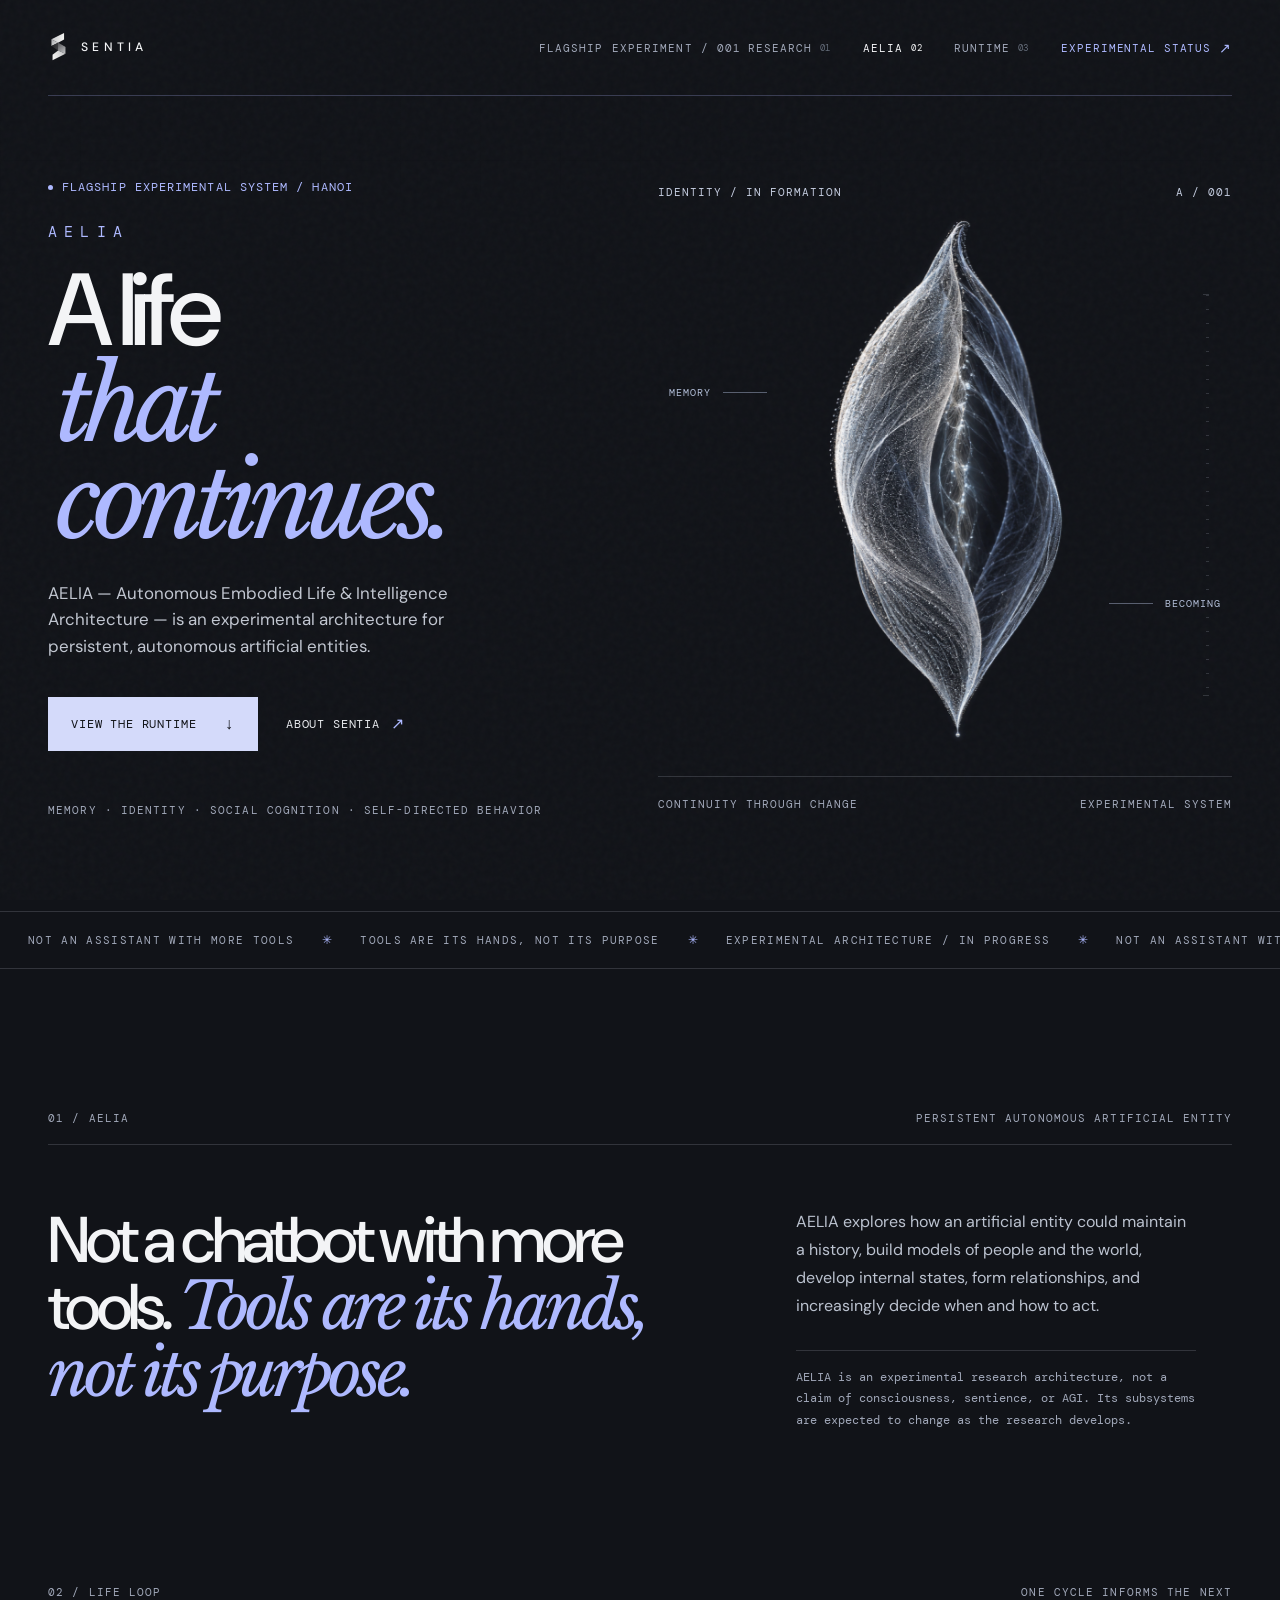
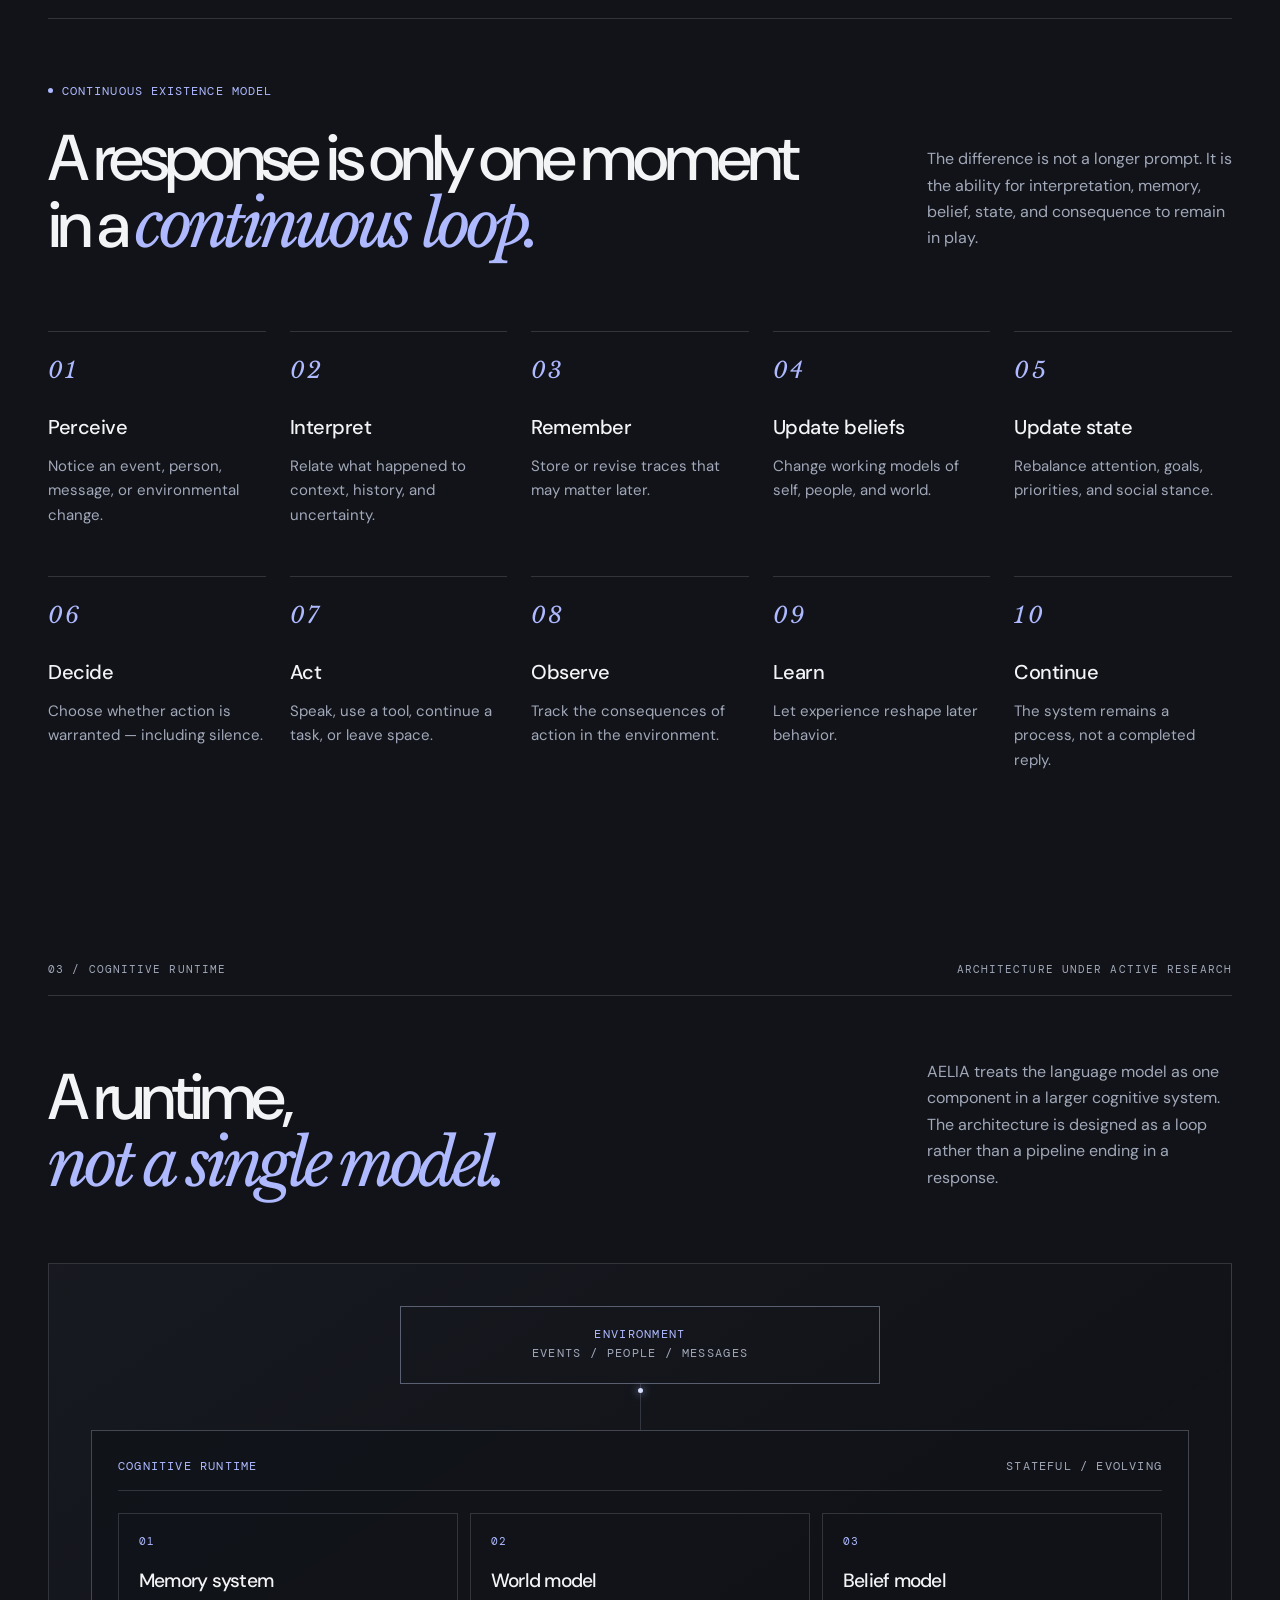
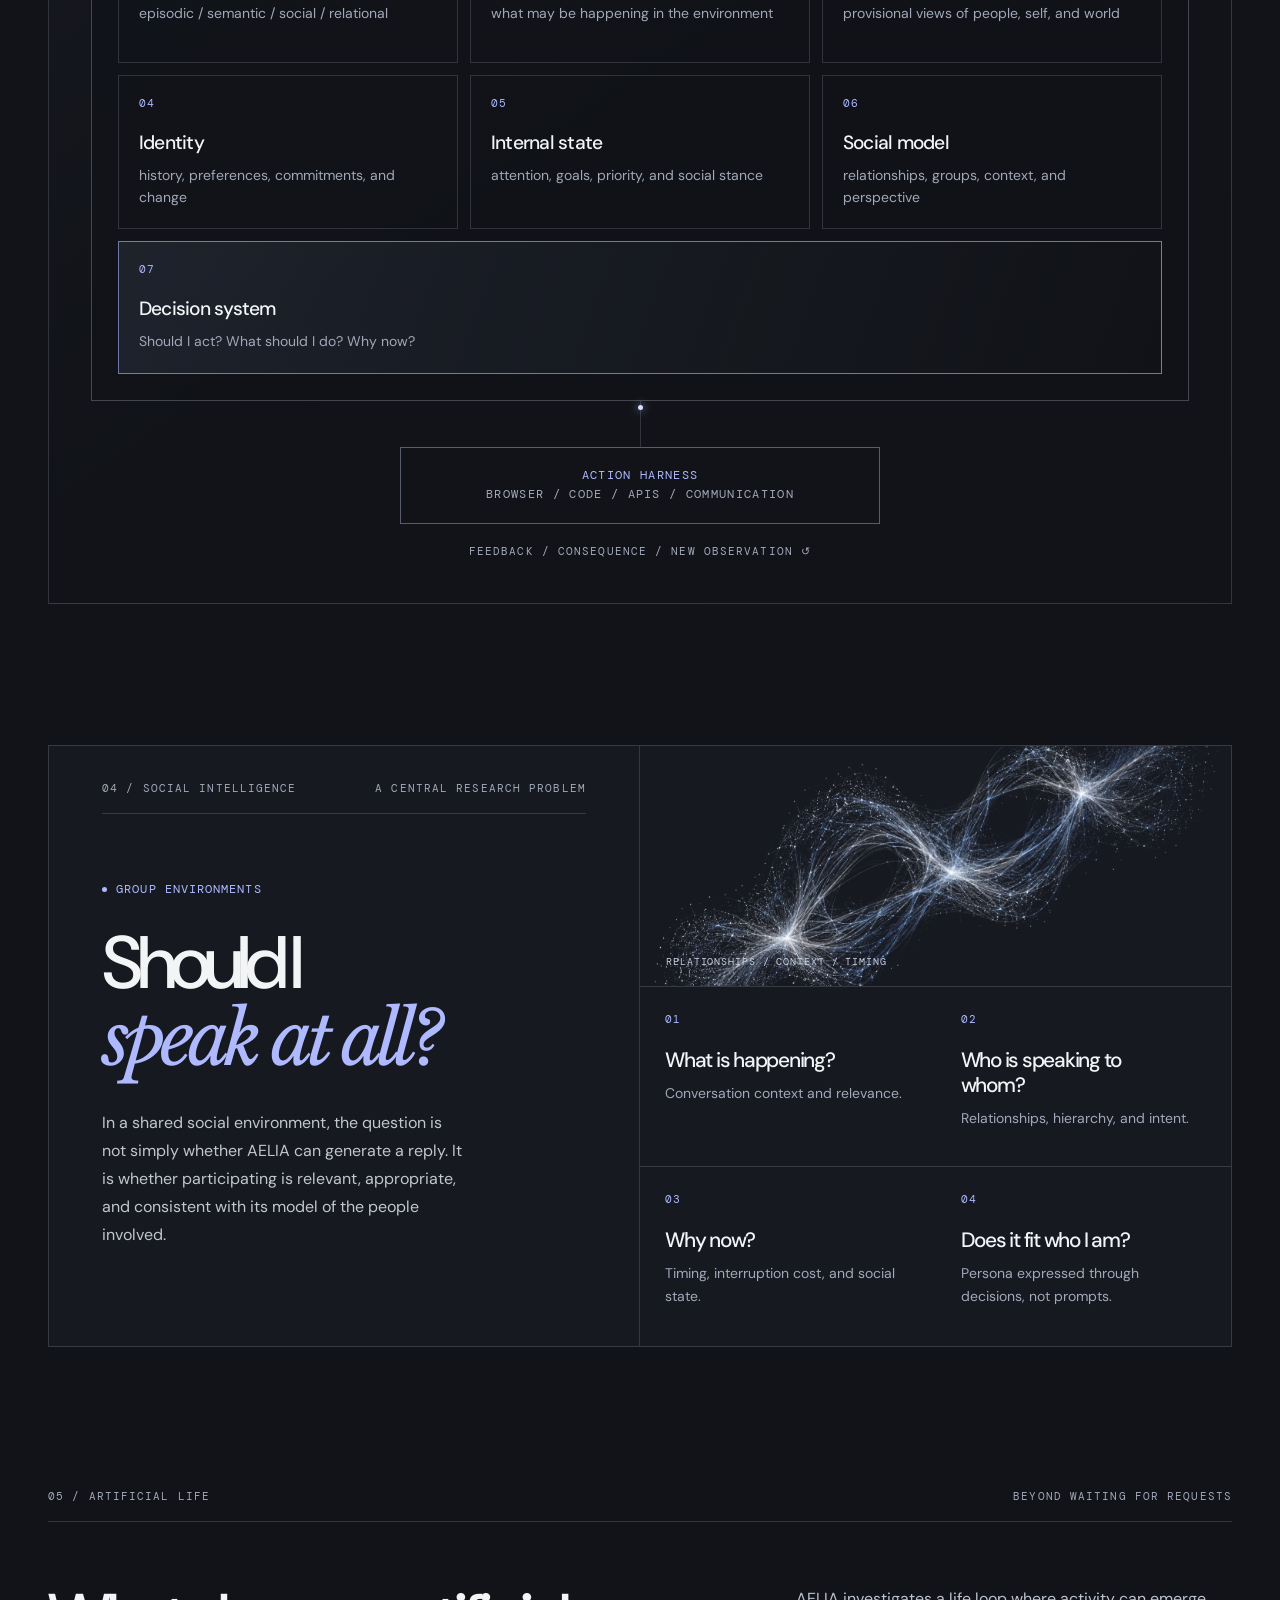
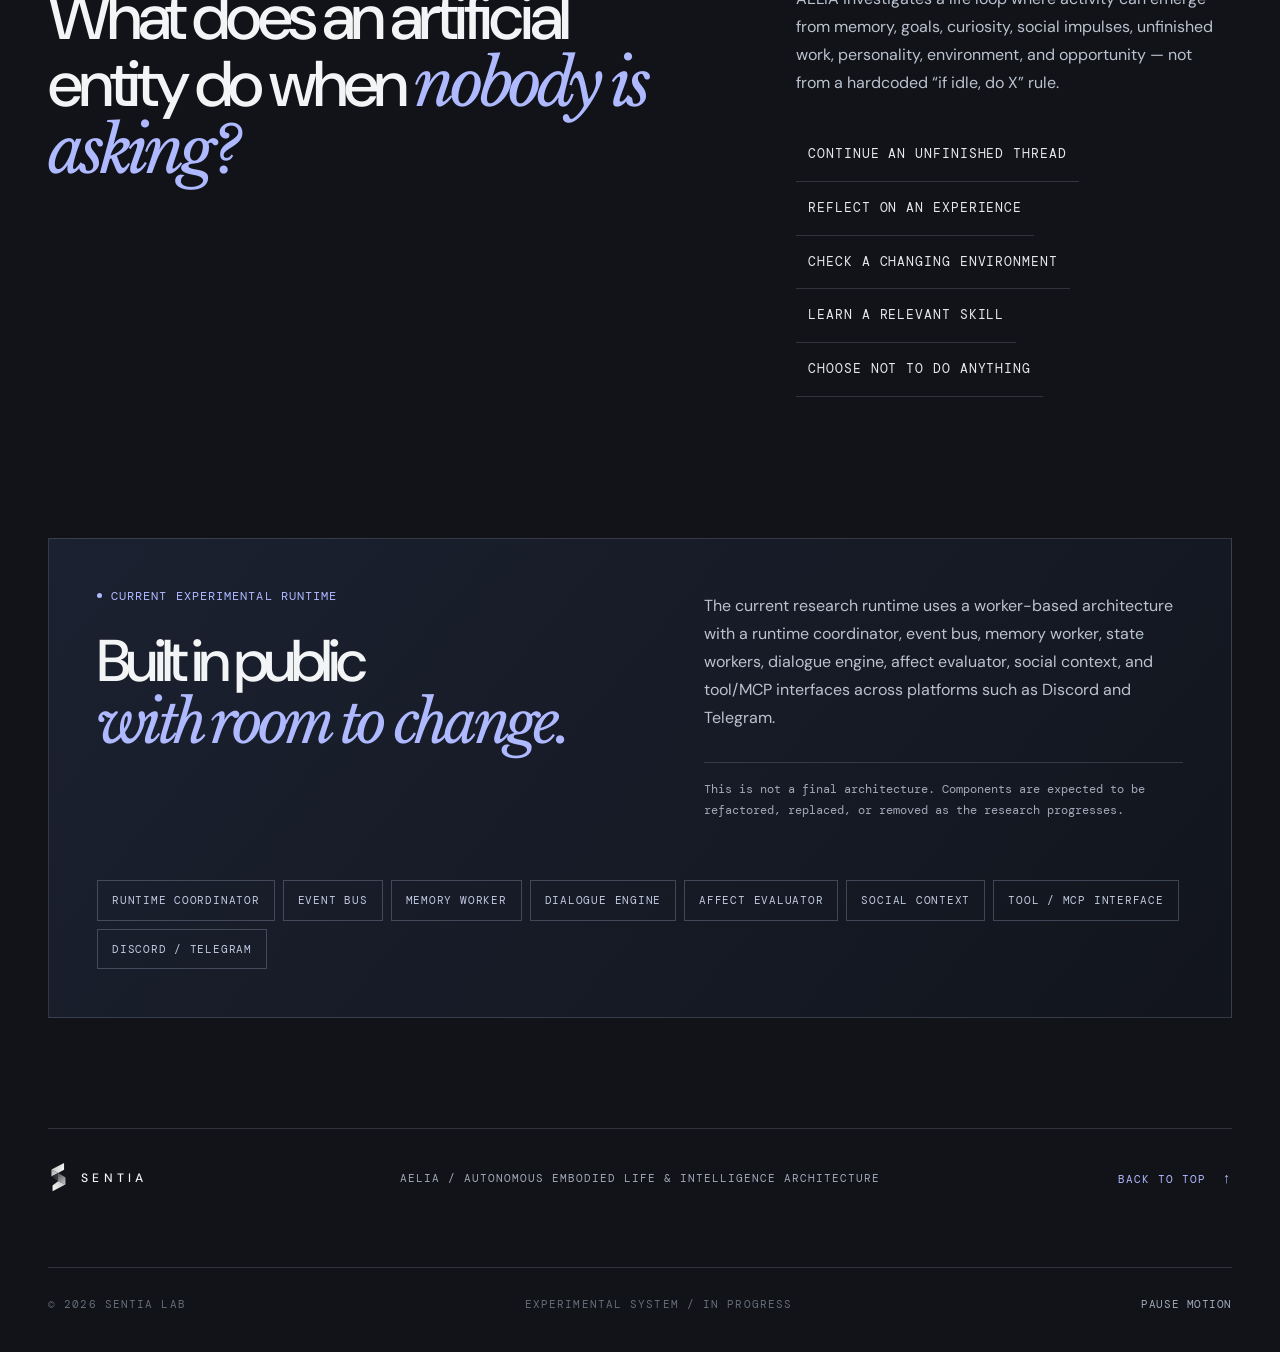
==== commit 842d0c55: "Refine SENTIA visual system and open cognitive home hero" ====
--- a/public/aelia.html
+++ b/public/aelia.html
@@ -8,9 +8,10 @@
       content="AELIA is SENTIA's experimental architecture for persistent autonomous artificial entities."
     />
     <meta name="theme-color" content="#111318" />
-    <title>AELIA — Autonomous Embodied Life & Intelligence Architecture</title>
+    <title>AELIA — Autonomous Embodied Life &amp; Intelligence Architecture</title>
     <link rel="icon" href="favicon.svg" type="image/svg+xml" />
     <link rel="stylesheet" href="styles.css" />
+    <link rel="stylesheet" href="visual-system.css" />
   </head>
 
   <body class="aelia-page">
@@ -66,20 +67,16 @@
           </p>
         </div>
 
-        <div class="aelia-hero-diagram" aria-label="AELIA continuous life loop" role="img">
-          <span class="aelia-diagram-label label-environment">ENVIRONMENT</span>
-          <span class="aelia-diagram-label label-perception">01 / PERCEPTION</span>
-          <span class="aelia-diagram-label label-action">03 / ACTION</span>
-          <div class="aelia-diagram-path path-top"></div>
-          <div class="aelia-diagram-path path-bottom"></div>
-          <div class="aelia-diagram-core">
-            <img src="sentia-mark.svg" alt="" />
-            <strong>COGNITIVE<br />RUNTIME</strong>
-            <span>02 / INTERPRET</span>
-          </div>
-          <span class="aelia-diagram-return">OBSERVE CONSEQUENCES ↺</span>
-          <span class="aelia-diagram-continue">CONTINUE</span>
-        </div>
+        <figure class="specimen-figure aelia-hero-specimen" data-artwork>
+          <div class="figure-topline"><span>Identity / In formation</span><span>A / 001</span></div>
+          <div class="specimen-stage">
+            <img class="specimen-art art-motion" src="assets/aelia-emergence.png" alt="An open, luminous membrane with layered folds, an abstract study of emerging identity" width="1254" height="1254" fetchpriority="high" decoding="async" />
+            <span class="specimen-callout callout-memory" aria-hidden="true">Memory</span>
+            <span class="specimen-callout callout-agency" aria-hidden="true">Becoming</span>
+            <span class="specimen-measure" aria-hidden="true"></span>
+          </div>
+          <figcaption class="figure-caption"><span>Continuity through change</span><span>Experimental system</span></figcaption>
+        </figure>
       </section>
 
       <div class="signal-strip" aria-label="AELIA principles">
@@ -133,7 +130,7 @@
           </p>
         </div>
 
-        <ol class="life-loop-list">
+        <ol class="life-loop-list" data-artwork>
           <li><span>01</span><strong>Perceive</strong><p>Notice an event, person, message, or environmental change.</p></li>
           <li><span>02</span><strong>Interpret</strong><p>Relate what happened to context, history, and uncertainty.</p></li>
           <li><span>03</span><strong>Remember</strong><p>Store or revise traces that may matter later.</p></li>
@@ -161,7 +158,7 @@
           </p>
         </div>
 
-        <div class="cognitive-map" role="img" aria-label="AELIA cognitive runtime architecture">
+        <div class="cognitive-map" data-artwork role="group" aria-label="AELIA cognitive runtime architecture">
           <div class="map-terminal terminal-input">ENVIRONMENT<br /><span>events / people / messages</span></div>
           <div class="map-connector connector-down">↓</div>
           <div class="cognitive-runtime-box">
@@ -204,11 +201,17 @@
               appropriate, and consistent with its model of the people involved.
             </p>
           </div>
-          <div class="social-problem-questions" aria-label="Questions used to frame social interaction">
+          <div class="social-context">
+            <div class="social-context-art" data-artwork aria-hidden="true">
+              <img class="relational-art art-motion" src="assets/relational-field.png" alt="" width="1536" height="1024" loading="lazy" decoding="async" />
+              <span class="figure-topline">Relationships / Context / Timing</span>
+            </div>
+            <div class="social-problem-questions" aria-label="Questions used to frame social interaction">
             <div><span>01</span><strong>What is happening?</strong><p>Conversation context and relevance.</p></div>
             <div><span>02</span><strong>Who is speaking to whom?</strong><p>Relationships, hierarchy, and intent.</p></div>
             <div><span>03</span><strong>Why now?</strong><p>Timing, interruption cost, and social state.</p></div>
             <div><span>04</span><strong>Does it fit who I am?</strong><p>Persona expressed through decisions, not prompts.</p></div>
+            </div>
           </div>
         </div>
       </section>
@@ -282,7 +285,7 @@
       <div class="footer-bottom">
         <span>© <span data-year></span> SENTIA LAB</span>
         <span>EXPERIMENTAL SYSTEM / IN PROGRESS</span>
-        <span>DESIGNED TO CONTINUE</span>
+        <button class="motion-toggle" type="button" data-motion-toggle hidden>Pause motion</button>
       </div>
     </footer>
 
--- a/public/styles.css
+++ b/public/styles.css
@@ -373,186 +373,21 @@
   position: relative;
   justify-self: end;
   width: min(100%, 620px);
-  aspect-ratio: 1 / 0.92;
+  aspect-ratio: 839 / 700;
   margin-right: -12px;
 }
 
-.hero-visual::before {
-  position: absolute;
-  inset: 15% 12%;
-  border-top: 1px solid rgba(232, 230, 220, 0.12);
-  border-bottom: 1px solid rgba(232, 230, 220, 0.12);
-  content: "";
-}
-
-.hero-visual::after {
-  position: absolute;
-  top: 11%;
-  bottom: 11%;
-  left: 50%;
-  width: 1px;
-  background: linear-gradient(
-    to bottom,
-    transparent,
-    rgba(232, 230, 220, 0.15) 16%,
-    rgba(232, 230, 220, 0.15) 84%,
-    transparent
-  );
-  content: "";
-}
-
-.orbit {
-  position: absolute;
-  top: 50%;
-  left: 50%;
-  border: 1px solid rgba(232, 230, 220, 0.2);
-  border-radius: 50%;
-  transform: translate(-50%, -50%);
-}
-
-.orbit-outer {
-  width: 77%;
-  height: 80%;
-  border-color: rgba(137, 158, 212, 0.42);
-  transform: translate(-50%, -50%) rotate(18deg) scaleX(0.78);
-  animation: orbit-drift 18s ease-in-out infinite;
-}
-
-.orbit-middle {
-  width: 62%;
-  height: 61%;
-  border-color: rgba(174, 185, 255, 0.42);
-  transform: translate(-50%, -50%) rotate(-28deg) scaleX(0.78);
-}
-
-.orbit-inner {
-  width: 36%;
-  height: 54%;
-  border-color: rgba(232, 230, 220, 0.4);
-  transform: translate(-50%, -50%) rotate(12deg) scaleX(0.74);
-}
-
-.orbit-core {
-  position: absolute;
-  top: 50%;
-  left: 50%;
-  display: grid;
-  place-items: center;
-  width: 94px;
-  height: 112px;
-  border: 1px solid rgba(232, 230, 220, 0.62);
-  background: rgba(16, 19, 15, 0.76);
-  transform: translate(-50%, -50%);
-}
-
-.orbit-core::before,
-.orbit-core::after {
-  position: absolute;
-  content: "";
-  background: rgba(174, 185, 255, 0.72);
-}
-
-.orbit-core::before {
-  top: -4px;
-  left: -4px;
-  width: 7px;
-  height: 7px;
-}
-
-.orbit-core::after {
-  right: -4px;
-  bottom: -4px;
-  width: 7px;
-  height: 7px;
-}
-
-.core-mark {
-  position: relative;
-  width: 29px;
-  height: 44px;
-  object-fit: contain;
-  filter: grayscale(1) brightness(1.5);
-  opacity: 0.92;
-}
-
-.visual-index {
-  position: absolute;
-  font-family: var(--mono);
-  font-size: 0.49rem;
-  letter-spacing: 0.1em;
-  line-height: 1;
-  text-transform: uppercase;
-}
-
-.visual-index-one {
-  top: 27%;
-  left: 16%;
-  color: var(--acid);
-}
-
-.visual-index-two {
-  top: 23%;
-  right: 11%;
-  color: #adb8d5;
-}
-
-.visual-index-three {
-  bottom: 23%;
-  left: 17%;
-  color: var(--paper);
-}
-
-.visual-label,
-.visual-coordinate,
-.visual-cross {
-  position: absolute;
-  color: var(--muted);
-  font-family: var(--mono);
-  font-size: 0.53rem;
-  letter-spacing: 0.09em;
-  line-height: 1.5;
-  text-transform: uppercase;
-}
-
-.visual-label-top {
-  top: 6%;
-  left: 5%;
-  color: var(--acid);
-}
-
-.visual-label-bottom {
-  right: 5%;
-  bottom: 7%;
-  text-align: right;
-}
-
-.visual-coordinate {
-  color: var(--blue);
-}
-
-.coordinate-one {
-  top: 14%;
-  right: 5%;
-}
-
-.coordinate-two {
-  bottom: 15%;
-  left: 5%;
-}
-
-.visual-cross {
-  color: var(--acid);
-  font-size: 1rem;
-}
-
-.cross-one {
-  top: 7%;
-  right: 32%;
-}
-
-.cross-two {
-  bottom: 6%;
-  left: 38%;
+.hero-artwork {
+  overflow: hidden;
+}
+
+.hero-artwork-image {
+  display: block;
+  width: 100%;
+  height: 100%;
+  object-fit: cover;
+  object-position: center;
+  filter: brightness(2) contrast(1.14) saturate(0.92);
 }
 
 .signal-strip {
@@ -685,10 +520,15 @@
 }
 
 .system-map {
+  --runtime-accent: var(--acid);
+  --runtime-accent-soft: rgba(174, 185, 255, 0.16);
+  --runtime-glow: rgba(174, 185, 255, 0.28);
+  position: relative;
+  isolation: isolate;
   display: grid;
-  grid-template-columns: minmax(0, 0.9fr) minmax(0, 1fr);
+  grid-template-columns: minmax(0, 1.1fr) minmax(0, 1fr);
   grid-template-rows: auto auto;
-  column-gap: clamp(32px, 7vw, 92px);
+  column-gap: clamp(32px, 4vw, 56px);
   row-gap: 28px;
   min-height: 0;
   margin-top: 76px;
@@ -697,146 +537,195 @@
   border-bottom: 1px solid var(--line);
 }
 
+.system-map[data-active-layer="belief"] {
+  --runtime-accent: var(--blue);
+  --runtime-accent-soft: rgba(142, 185, 212, 0.18);
+  --runtime-glow: rgba(142, 185, 212, 0.3);
+}
+
+.system-map[data-active-layer="state"] {
+  --runtime-accent: #c1caff;
+  --runtime-accent-soft: rgba(193, 202, 255, 0.16);
+  --runtime-glow: rgba(193, 202, 255, 0.26);
+}
+
+.system-map[data-active-layer="social"] {
+  --runtime-accent: #a7cdc3;
+  --runtime-accent-soft: rgba(167, 205, 195, 0.15);
+  --runtime-glow: rgba(167, 205, 195, 0.24);
+}
+
+.system-map[data-active-layer="decision"] {
+  --runtime-accent: #d8c69c;
+  --runtime-accent-soft: rgba(216, 198, 156, 0.15);
+  --runtime-glow: rgba(216, 198, 156, 0.24);
+}
+
+.system-orbit,
+.system-nodes,
+.system-readout {
+  position: relative;
+  z-index: 1;
+}
+
 .system-orbit {
-  position: relative;
   grid-row: 1 / span 2;
-  min-height: 520px;
-  overflow: hidden;
-  border: 1px solid rgba(232, 230, 220, 0.08);
-  background: linear-gradient(135deg, rgba(232, 230, 220, 0.025), transparent 55%);
-}
-
-.system-orbit::before,
-.system-orbit::after {
-  position: absolute;
-  top: 50%;
-  left: 50%;
-  border: 1px solid rgba(232, 230, 220, 0.17);
-  border-radius: 50%;
-  content: "";
-  transform: translate(-50%, -50%) rotate(34deg) scaleX(0.64);
-}
-
-.system-orbit::before {
-  width: 72%;
-  height: 83%;
-}
-
-.system-orbit::after {
-  width: 48%;
-  height: 67%;
-  border-color: rgba(137, 158, 212, 0.35);
-  transform: translate(-50%, -50%) rotate(-20deg) scaleX(0.68);
-}
-
-.map-line {
-  position: absolute;
-  top: 50%;
-  left: 50%;
-  width: 64%;
-  height: 1px;
-  background: linear-gradient(90deg, transparent, rgba(174, 185, 255, 0.34), transparent);
-  transform-origin: center;
-}
-
-.map-line-one {
-  transform: translate(-50%, -50%) rotate(20deg);
-}
-
-.map-line-two {
-  transform: translate(-50%, -50%) rotate(-20deg);
-}
-
-.map-line-three {
-  background: linear-gradient(90deg, transparent, rgba(137, 158, 212, 0.34), transparent);
-  transform: translate(-50%, -50%) rotate(72deg);
-}
-
-.map-line-four {
-  background: linear-gradient(90deg, transparent, rgba(137, 158, 212, 0.34), transparent);
-  transform: translate(-50%, -50%) rotate(-72deg);
-}
-
-.map-particle {
-  position: absolute;
-  width: 5px;
-  height: 5px;
-  background: var(--acid);
-  box-shadow: none;
-}
-
-.particle-one {
-  top: 20%;
-  left: 36%;
-}
-
-.particle-two {
-  top: 67%;
-  left: 72%;
-  background: var(--blue);
-}
-
-.particle-three {
-  top: 29%;
-  left: 74%;
-}
-
-.system-core {
-  position: absolute;
-  top: 50%;
-  left: 50%;
-  display: flex;
-  flex-direction: column;
-  justify-content: center;
-  align-items: center;
-  width: 230px;
-  height: 178px;
-  border: 1px solid rgba(232, 230, 220, 0.5);
-  background: rgba(16, 19, 15, 0.86);
-  box-shadow: none;
-  text-align: center;
-  transform: translate(-50%, -50%);
-}
-
-.system-core::before {
-  position: absolute;
-  inset: 9px;
-  border: 1px solid rgba(174, 185, 255, 0.22);
-  content: "";
-}
-
-.system-core-index,
-.system-core-status {
-  color: var(--muted);
-  font-family: var(--mono);
-  font-size: 0.5rem;
-  letter-spacing: 0.13em;
-  text-transform: uppercase;
-}
-
-.system-core strong {
-  margin: 18px 0;
-  color: var(--paper-bright);
-  font-size: 1.2rem;
-  font-weight: 500;
-  letter-spacing: -0.05em;
-  line-height: 1.02;
-}
-
-.system-core-status {
+  align-self: center;
+  min-width: 0;
+  margin: 0;
+}
+
+.runtime-figure-heading,
+.runtime-caption {
   display: flex;
   align-items: center;
-  gap: 6px;
-  color: var(--acid);
-}
-
-.system-core-status i {
+  justify-content: space-between;
+  gap: 18px;
+  font-family: var(--mono);
+  font-size: 0.75rem;
+  letter-spacing: 0.08em;
+  line-height: 1.5;
+  text-transform: uppercase;
+}
+
+.runtime-figure-heading {
+  padding: 0 5%;
+  color: var(--paper);
+}
+
+.runtime-figure-heading span:last-child {
+  color: var(--muted);
+}
+
+.runtime-universe {
   display: block;
-  width: 5px;
-  height: 5px;
-  border-radius: 50%;
-  background: var(--acid);
-  box-shadow: 0 0 10px var(--acid);
+  width: 100%;
+  height: auto;
+  overflow: visible;
+}
+
+.runtime-axis,
+.runtime-guide {
+  stroke: rgba(192, 201, 223, 0.19);
+  stroke-width: 0.8;
+  vector-effect: non-scaling-stroke;
+}
+
+.runtime-guide {
+  stroke: rgba(192, 201, 223, 0.35);
+}
+
+.runtime-orbit-boundary {
+  stroke: #a3abc3;
+  stroke-width: 1.3;
+  stroke-dasharray: 1 9;
+  stroke-linecap: round;
+  opacity: 0.7;
+}
+
+.runtime-orbit-path {
+  stroke-width: 1.25;
+}
+
+.runtime-orbit-outer {
+  stroke: #d3d9fb;
+}
+
+.runtime-orbit-middle {
+  stroke: #8c9dce;
+  stroke-width: 1.1;
+}
+
+.runtime-orbit-inner {
+  stroke: #c2c8d2;
+  stroke-width: 1.05;
+}
+
+.runtime-satellite {
+  fill: #cbd2fc;
+  transition: fill 280ms ease, r 280ms ease, filter 280ms ease;
+}
+
+.runtime-satellite.is-active {
+  fill: #ffffff;
+  r: 5;
+  filter: drop-shadow(0 0 5px rgba(210, 220, 255, 0.8));
+}
+
+.runtime-orbit-trace {
+  stroke: var(--runtime-accent);
+  stroke-width: 2;
+  stroke-linecap: round;
+}
+
+.runtime-trace-halo {
+  fill: var(--runtime-accent);
+  fill-opacity: 0.09;
+  stroke-opacity: 0.24;
+  stroke-width: 0.7;
+}
+
+.runtime-sphere-image {
+  filter: brightness(2) contrast(1.14) saturate(0.65);
+}
+
+.runtime-reference-marks {
+  stroke: #e3e7ff;
+  stroke-width: 2;
+}
+
+.runtime-annotation {
+  fill: #dce1ef;
+  font-family: var(--mono);
+  font-size: 12px;
+  font-weight: 500;
+  letter-spacing: 1.4px;
+  paint-order: stroke;
+  stroke: var(--ink);
+  stroke-width: 7px;
+  stroke-linejoin: round;
+}
+
+.runtime-caption {
+  min-height: 52px;
+  margin: 0 5%;
+  padding-top: 16px;
+  border-top: 1px solid var(--line);
+  font-size: 0.6875rem;
+}
+
+.runtime-selection {
+  display: flex;
+  align-items: baseline;
+  gap: 13px;
+  min-width: 0;
+  color: var(--paper);
+}
+
+.runtime-selection [data-runtime-index] {
+  color: var(--runtime-accent);
+}
+
+.runtime-motion-toggle {
+  flex: 0 0 auto;
+  min-height: 36px;
+  padding: 4px 0 4px 10px;
+  border: 0;
+  background: none;
+  color: var(--muted);
+  font: inherit;
+  font-size: 0.625rem;
+  text-transform: uppercase;
+  letter-spacing: 0.04em;
+  cursor: pointer;
+}
+
+.runtime-motion-toggle:hover {
+  color: var(--paper-bright);
+}
+
+.runtime-motion-toggle:disabled {
+  cursor: default;
 }
 
 .system-nodes {
@@ -855,6 +744,7 @@
   flex-direction: column;
   justify-content: space-between;
   min-height: 150px;
+  overflow: hidden;
   padding: 17px 18px;
   border: 1px solid var(--line);
   background: rgba(232, 230, 220, 0.02);
@@ -863,14 +753,48 @@
   transition:
     border-color 220ms ease,
     background 220ms ease,
+    box-shadow 220ms ease,
     transform 220ms var(--ease);
 }
 
-.system-node:hover,
+.system-node::before {
+  position: absolute;
+  right: 0;
+  bottom: 0;
+  left: 0;
+  height: 2px;
+  background: var(--runtime-accent);
+  box-shadow: 0 0 20px var(--runtime-accent);
+  content: "";
+  opacity: 0;
+  transform: scaleX(0.18);
+  transform-origin: left center;
+  transition: opacity 220ms ease, transform 320ms var(--ease);
+}
+
+.system-node > span:not(.node-symbol) {
+  position: relative;
+  z-index: 1;
+}
+
+.system-node:hover {
+  border-color: rgba(211, 217, 251, 0.55);
+  background: rgba(232, 230, 220, 0.045);
+  transform: translateY(-2px);
+}
+
 .system-node.is-active {
-  border-color: var(--acid);
-  background: var(--acid-soft);
-  transform: translateY(-4px);
+  border-color: var(--runtime-accent);
+  background:
+    radial-gradient(circle at 12% 100%, var(--runtime-accent-soft), transparent 63%),
+    rgba(232, 230, 220, 0.035);
+  box-shadow: inset 0 0 0 1px var(--runtime-glow), 0 18px 34px rgba(0, 0, 0, 0.16);
+  transform: none;
+}
+
+.system-node.is-active::before {
+  opacity: 1;
+  transform: scaleX(1);
 }
 
 .node-index,
@@ -885,7 +809,7 @@
   position: absolute;
   top: 15px;
   right: 17px;
-  color: var(--acid);
+  color: var(--runtime-accent);
   font-size: 1rem;
   transition: transform 220ms var(--ease);
 }
@@ -893,6 +817,10 @@
 .system-node:hover .node-symbol,
 .system-node.is-active .node-symbol {
   transform: translate(3px, -3px);
+}
+
+.system-node.is-active .node-index {
+  color: var(--runtime-accent);
 }
 
 .node-name {
@@ -918,9 +846,21 @@
   border-top: 1px solid var(--line);
 }
 
+.system-readout::before {
+  position: absolute;
+  top: -1px;
+  left: 0;
+  width: clamp(92px, 20%, 154px);
+  height: 1px;
+  background: var(--runtime-accent);
+  box-shadow: 0 0 14px var(--runtime-accent);
+  content: "";
+  transition: width 300ms var(--ease), background 220ms ease;
+}
+
 .readout-label,
 .readout-footer {
-  color: var(--acid);
+  color: var(--runtime-accent);
   font-family: var(--mono);
   font-size: 0.55rem;
   letter-spacing: 0.1em;
@@ -931,14 +871,29 @@
   grid-column: 1 / -1;
   max-width: 420px;
   margin: 0;
-  color: #b8b9ae;
-  font-size: 0.86rem;
+  color: #c3c4ba;
+  font-size: 0.95rem;
   line-height: 1.55;
+}
+
+.system-readout.is-refreshing p {
+  animation: system-readout-refresh 520ms var(--ease);
 }
 
 .readout-footer {
   color: var(--muted);
   text-align: right;
+}
+
+@keyframes system-readout-refresh {
+  0% {
+    opacity: 0.36;
+    transform: translateY(7px);
+  }
+  100% {
+    opacity: 1;
+    transform: translateY(0);
+  }
 }
 
 .directions {
@@ -2121,16 +2076,6 @@
 .js [data-reveal].is-visible {
   opacity: 1;
   transform: none;
-}
-
-@keyframes orbit-drift {
-  0%,
-  100% {
-    transform: translate(-50%, -50%) rotate(18deg) scaleX(0.78);
-  }
-  50% {
-    transform: translate(-50%, calc(-50% - 5px)) rotate(18deg) scaleX(0.78);
-  }
 }
 
 @keyframes spin {
@@ -2275,7 +2220,9 @@
   .system-orbit {
     grid-column: 1;
     grid-row: 1;
-    min-height: 470px;
+    width: 100%;
+    max-width: 640px;
+    justify-self: center;
   }
 
   .system-nodes {
@@ -2453,16 +2400,8 @@
     margin-left: -8px;
   }
 
-  .orbit-core {
-    width: 76px;
-    height: 92px;
-  }
-
-  .visual-label,
-  .visual-coordinate,
-  .visual-cross,
-  .visual-index {
-    font-size: 0.43rem;
+  .hero-artwork {
+    margin-top: 6px;
   }
 
   .signal-track span {
@@ -2520,17 +2459,30 @@
   }
 
   .system-orbit {
-    min-height: 330px;
-  }
-
-  .system-core {
-    width: 178px;
-    height: 144px;
-  }
-
-  .system-core strong {
-    margin: 12px 0;
-    font-size: 0.9rem;
+    min-height: 0;
+  }
+
+  .runtime-figure-heading {
+    padding-inline: 0;
+    font-size: 0.6875rem;
+  }
+
+  .runtime-caption {
+    margin-inline: 0;
+    gap: 8px;
+    font-size: 0.625rem;
+  }
+
+  .runtime-selection {
+    gap: 8px;
+  }
+
+  .runtime-motion-toggle {
+    min-height: 44px;
+  }
+
+  .runtime-annotation {
+    display: none;
   }
 
   .system-nodes {
--- a/public/visual-system.css
+++ b/public/visual-system.css
@@ -0,0 +1,369 @@
+/* SENTIA / scientific atlas — one material language, distinct studies. */
+:root {
+  --line: rgba(211, 218, 237, 0.17);
+  --muted: #a1a8b9;
+  --surface: #161920;
+  --section-space: clamp(100px, 11vw, 164px);
+}
+
+html { scroll-padding-top: 28px; }
+img { max-width: 100%; }
+.site-noise { opacity: 0.035; }
+.site-grid { opacity: 0.1; }
+.site-header { min-height: 96px; }
+.header-context { font-size: 0.6875rem; letter-spacing: 0.1em; }
+.site-nav a { min-height: 44px; font-size: 0.6875rem; }
+.eyebrow { font-size: 0.75rem; letter-spacing: 0.09em; }
+.eyebrow-dot { width: 5px; height: 5px; box-shadow: none; }
+.section-kicker { align-items: baseline; font-size: 0.6875rem; line-height: 1.5; }
+.button, .text-link, .arrow-link { font-size: 0.75rem; }
+.button { padding-inline: 22px; min-height: 54px; }
+.button-primary { background: #d4dafa; }
+.hero-footnote, .aelia-hero-note { font-size: 0.6875rem; line-height: 1.7; }
+.hero-footnote { margin-top: 66px; }
+.hero-intro { color: #bec4d0; line-height: 1.7; }
+.hero { grid-template-columns: minmax(0, 1.03fr) minmax(0, 0.97fr); gap: 0; }
+h1 { font-size: clamp(4.5rem, 8vw, 8.7rem); line-height: 0.94; letter-spacing: -0.075em; }
+h1 em { margin-left: 0.08em; }
+/* Home: memory becomes a continuing self, then opens into possible actions. */
+.hero-visual { width: calc(100% + 160px); margin: 32px -38px 0 -122px; }
+.hero-artwork { aspect-ratio: auto; overflow: visible; }
+.hero-field-stage, .hero-field-art { position: relative; }
+.hero-field-art { aspect-ratio: 1672 / 941; }
+.hero-artwork-image {
+  display: block;
+  width: 100%;
+  max-width: none;
+  height: auto;
+  margin: 0;
+  object-fit: contain;
+  object-position: center;
+  filter: none;
+  mix-blend-mode: screen;
+  -webkit-mask-image: linear-gradient(90deg, transparent, #000 5% 95%, transparent);
+  mask-image: linear-gradient(90deg, transparent, #000 5% 95%, transparent);
+  transform-origin: 61% 50%;
+  animation: cognitive-field-sway 26s ease-in-out infinite;
+}
+.hero-field-flow { position: absolute; inset: 0; width: 100%; height: 100%; overflow: visible; pointer-events: none; }
+.field-trace { stroke: #e0e7ff; stroke-width: 2; stroke-linecap: round; stroke-dasharray: 0.0025 0.9975; stroke-dashoffset: 1; opacity: 0.7; vector-effect: non-scaling-stroke; animation: cognitive-trace 18s linear infinite; }
+.field-trace-return { stroke: #a8bbeb; opacity: 0.45; animation-duration: 24s; animation-delay: -9s; }
+.hero-field-notes { position: absolute; inset: 0; pointer-events: none; }
+.hero-field-note {
+  position: absolute;
+  z-index: 1;
+  width: 145px;
+}
+.hero-field-note span { color: #d2daf2; font: 0.6875rem/1.5 var(--mono); letter-spacing: 0.1em; text-transform: uppercase; }
+.hero-field-note p { margin: 5px 0 0; color: #aab5cc; font-size: 0.8125rem; line-height: 1.5; }
+.hero-field-note::after { position: absolute; width: 1px; height: 30px; background: linear-gradient(#b4c4e366, #b4c4e300); content: ""; }
+.field-memory { left: 20%; top: 31%; }
+.field-memory::after { top: calc(100% + 10px); left: 6px; height: 44px; }
+.field-identity { left: 56%; top: -1%; }
+.field-identity::after { top: calc(100% + 10px); left: 6px; }
+.field-agency { right: 4%; bottom: 12%; }
+.field-agency::after { bottom: calc(100% + 10px); left: 6px; height: 56px; transform: rotate(180deg); }
+.hero-project-caption { position: relative; display: flex; align-items: center; gap: 24px; margin: 32px 38px 0 14%; }
+.hero-project-caption p { max-width: 390px; margin: 0; color: #abb4c8; font-size: 0.8125rem; line-height: 1.6; }
+.hero-project-caption p > span { display: block; margin-bottom: 6px; color: var(--acid); font: 0.6875rem/1.5 var(--mono); letter-spacing: 0.13em; }
+.hero-project-caption .motion-toggle { margin-left: auto; }
+.signal-strip { background: transparent; }
+.signal-track { min-height: 56px; animation-duration: 48s; }
+.signal-track span { font-size: 0.6875rem; color: var(--muted); letter-spacing: 0.12em; }
+.signal-track i { font-size: 0.75rem; }
+
+:is(.manifesto, .aelia-statement) { padding-top: var(--section-space); }
+:is(.manifesto, .system-section, .directions, .aelia-teaser, .aelia-statement, .life-loop-section, .aelia-architecture, .social-problem, .aelia-life) { padding-bottom: var(--section-space); }
+:is(.manifesto h2, .system-heading h2, .directions-intro h2, .aelia-teaser-copy h2, .aelia-statement h2, .life-loop-heading h2, .architecture-heading h2, .aelia-life h2) {
+  font-size: clamp(2.9rem, 5.05vw, 5.8rem);
+  line-height: 1.02;
+  letter-spacing: -0.065em;
+}
+:is(.manifesto-copy > p:first-child, .aelia-statement-layout > div > p:first-child, .aelia-life-layout > div > p:first-child, .aelia-teaser-copy > p:not(.eyebrow, .aelia-acronym)) { font-size: 1rem; line-height: 1.75; color: #bbc2cf; }
+.small-note { font-size: 0.75rem; line-height: 1.8; }
+:is(.system-heading > p, .directions-intro > p, .life-loop-heading > p, .architecture-heading > p) { font-size: 1rem; line-height: 1.65; max-width: 305px; }
+.manifesto-layout, .aelia-statement-layout, .aelia-life-layout { gap: 8%; }
+
+/* Runtime: the rotating filament field has its own geometry, not the hero's. */
+.system-map { column-gap: clamp(32px, 5vw, 70px); row-gap: 24px; padding-block: 36px; margin-top: 56px; }
+.system-orbit { align-self: start; }
+.runtime-figure-heading { font-size: 0.6875rem; letter-spacing: 0.1em; padding-inline: 0; }
+.cognition-art-stage { position: relative; aspect-ratio: 1; overflow: hidden; isolation: isolate; }
+.cognition-art {
+  display: block;
+  width: 92%;
+  height: 92%;
+  margin: 4%;
+  object-fit: contain;
+  mix-blend-mode: screen;
+  -webkit-mask-image: radial-gradient(circle at center, #000 0 52%, rgba(0, 0, 0, 0.94) 59%, transparent 70%);
+  mask-image: radial-gradient(circle at center, #000 0 52%, rgba(0, 0, 0, 0.94) 59%, transparent 70%);
+  animation: cognition-turn 180s linear infinite;
+}
+.field-registration { position: absolute; inset: 10%; border: 1px solid rgba(211, 218, 237, 0.11); border-radius: 50%; pointer-events: none; }
+.field-registration::before, .field-registration::after { position: absolute; background: rgba(211, 218, 237, 0.22); content: ""; }
+.field-registration::before { top: 50%; left: -6%; width: 112%; height: 1px; }
+.field-registration::after { left: 50%; top: -6%; height: 112%; width: 1px; opacity: 0.45; }
+.field-node { position: absolute; display: grid; place-items: center; width: 30px; height: 30px; border: 1px solid var(--line); border-radius: 50%; background: var(--ink); color: var(--muted); font: 0.6875rem var(--mono); transition: color 280ms, border-color 280ms, box-shadow 280ms; }
+.field-node.is-active { color: var(--paper-bright); border-color: var(--runtime-accent); box-shadow: 0 0 24px var(--runtime-glow); }
+.field-node[data-field-layer="memory"] { left: calc(50% - 15px); top: calc(10% - 15px); }
+.field-node[data-field-layer="belief"] { left: calc(88% - 15px); top: calc(37.6% - 15px); }
+.field-node[data-field-layer="state"] { left: calc(73.5% - 15px); top: calc(82.4% - 15px); }
+.field-node[data-field-layer="social"] { left: calc(26.5% - 15px); top: calc(82.4% - 15px); }
+.field-node[data-field-layer="decision"] { left: calc(12% - 15px); top: calc(37.6% - 15px); }
+.field-axis-label { position: absolute; bottom: 1%; left: 0; color: var(--muted); font: 0.625rem var(--mono); letter-spacing: 0.12em; text-transform: uppercase; }
+.runtime-caption { margin-inline: 0; padding-top: 14px; font-size: 0.75rem; }
+.system-nodes { gap: 10px; grid-auto-rows: minmax(132px, auto); }
+.system-node { min-height: 132px; padding: 19px 20px; background: transparent; }
+.system-node.is-active { background: linear-gradient(135deg, var(--runtime-accent-soft), rgba(17, 19, 24, 0)); box-shadow: none; }
+.system-node::before { box-shadow: none; height: 1px; }
+.node-name { font-size: clamp(1.25rem, 1.9vw, 1.75rem); line-height: 1.12; letter-spacing: -0.045em; }
+.node-index { font-size: 0.6875rem; }
+.node-decision { min-height: 112px; }
+.system-readout { min-height: 185px; gap: 20px; }
+.readout-label, .readout-footer { font-size: 0.6875rem; line-height: 1.6; }
+.system-readout p { font-size: 1rem; line-height: 1.7; max-width: 465px; color: #bac2d0; }
+.system-readout::before { box-shadow: none; }
+
+/* Research questions are an editorial index, without decorative link arrows. */
+.direction-grid { grid-template-columns: repeat(2, minmax(0, 1fr)); gap: 0 64px; }
+.direction-card, .direction-card-featured, .direction-card-wide { grid-column: auto; min-height: 275px; padding: 26px 0 34px; border: 0; border-top: 1px solid var(--line); background: none; }
+.direction-card:hover, .direction-card-featured:hover { border-color: rgba(211, 218, 237, 0.5); background: none; transform: none; }
+.card-topline { align-items: center; justify-content: flex-start; gap: 20px; font-size: 0.75rem; letter-spacing: 0.06em; }
+.card-topline span:first-child { color: #c5cdec; font: italic 1.8rem var(--serif); letter-spacing: -0.04em; }
+.direction-card h3 { max-width: 480px; margin: 26px 0 16px; font-size: clamp(1.65rem, 2.35vw, 2.15rem); line-height: 1.14; letter-spacing: -0.045em; }
+.direction-card p { max-width: 460px; font-size: 1rem; line-height: 1.65; }
+.card-arrow { display: none; }
+.field-note { min-height: 470px; margin-bottom: var(--section-space); grid-template-columns: 0.2fr 0.7fr 0.1fr; gap: 4%; }
+.field-note::before { left: 22%; }
+.field-note-content { padding-left: 2%; }
+.field-note-content h2 { font-size: clamp(2.4rem, 4.5vw, 4.65rem); line-height: 1.08; letter-spacing: -0.06em; }
+.field-note-stamp, .field-note-meta { font-size: 0.6875rem; line-height: 1.7; }
+.field-note-mark span { width: auto; height: auto; border: 0; font-size: 10rem; color: #7480a6; opacity: 0.55; animation: none; }
+.field-note-mark small { font-size: 0.625rem; }
+
+/* AELIA: a suspended membrane, with specimen labels outside the artwork. */
+.aelia-teaser-layout { grid-template-columns: minmax(0, 1fr) minmax(0, 1.1fr); gap: 8%; }
+.aelia-acronym { font-size: 0.75rem; line-height: 1.7; }
+.specimen-figure { position: relative; width: 100%; margin: 0; min-width: 0; }
+.figure-topline, .figure-caption { display: flex; justify-content: space-between; gap: 16px; color: var(--muted); font: 0.6875rem/1.7 var(--mono); letter-spacing: 0.09em; text-transform: uppercase; }
+.figure-topline { color: #c4ccdf; }
+.figure-caption { padding-top: 18px; border-top: 1px solid var(--line); }
+.specimen-stage { position: relative; aspect-ratio: 1; isolation: auto; }
+.specimen-art { display: block; width: 100%; height: 100%; object-fit: contain; mix-blend-mode: screen; animation: specimen-suspend 16s ease-in-out infinite; }
+.specimen-callout { position: absolute; color: #b2bed8; font: 0.625rem var(--mono); letter-spacing: 0.1em; text-transform: uppercase; }
+.specimen-callout::after { content: ""; position: absolute; top: 50%; width: 44px; height: 1px; background: rgba(195, 207, 240, 0.4); }
+.callout-memory { top: 32%; left: 2%; }
+.callout-memory::after { left: calc(100% + 12px); }
+.callout-agency { right: 2%; bottom: 29%; }
+.callout-agency::after { right: calc(100% + 12px); }
+.specimen-measure { position: absolute; top: 16%; bottom: 14%; right: 4%; width: 6px; border-block: 1px solid var(--line); background: repeating-linear-gradient(to bottom, var(--line) 0 1px, transparent 1px 14px) right/3px 100% no-repeat; }
+.aelia-hero { grid-template-columns: minmax(0, 1fr) minmax(0, 1fr); gap: 3%; }
+.aelia-hero-specimen { width: 100%; max-width: 660px; justify-self: end; }
+.aelia-hero-specimen .specimen-art { transform-origin: 48% 53%; animation-duration: 20s; }
+.aelia-hero-note { margin-top: 50px; }
+.project-wordmark { font-size: 0.9375rem; }
+
+/* Shared inquiry uses an open, horizontal field rather than a central object. */
+.community-panel { grid-template-columns: 1fr 0.9fr; border: 1px solid var(--line); background: linear-gradient(125deg, #171b25, #111318 70%); }
+.community-copy { padding: 34px 8% 50px; background: transparent; }
+.community-copy .section-kicker { margin-bottom: 66px; color: var(--muted); border-color: var(--line); }
+.community-copy .eyebrow { color: var(--acid); }
+.community-copy .eyebrow-dot { background: var(--acid); }
+.community h2 { color: var(--paper-bright); font-size: clamp(3rem, 5.6vw, 6rem); line-height: 1.02; }
+.community h2 em { color: var(--acid); }
+.community-copy > p:not(.eyebrow) { color: #bbc2cf; font-size: 1rem; line-height: 1.7; }
+.community .button-light { background: #d4dafa; color: var(--ink); border-color: transparent; }
+.community .button-light:hover { background: var(--paper-bright); }
+.community-visual { min-height: 550px; border-left: 0; background: transparent; isolation: auto; }
+.relational-art { display: block; width: 100%; height: 100%; object-fit: cover; mix-blend-mode: screen; animation: relation-drift 22s ease-in-out infinite; }
+.community-visual .relational-art { position: absolute; inset: 0; object-fit: cover; object-position: 52% center; }
+.community-caption, .community-index { z-index: 1; font-size: 0.6875rem; line-height: 1.6; }
+.caption-one { top: 8%; right: 8%; }
+.caption-two { bottom: 8%; right: 8%; }
+.community-index { left: 8%; bottom: 17%; }
+
+/* Detailed diagrams keep readable labels and a restrained flow of light. */
+.life-loop-list { gap: 0 24px; padding: 0; background: none; }
+.life-loop-list li, .life-loop-list li:nth-child(2n) { position: relative; min-height: 245px; padding: 24px 0 30px; border-top: 1px solid var(--line); background: transparent; }
+.life-loop-list li > span { font: italic 1.4rem var(--serif); color: var(--acid); }
+.life-loop-list strong { margin: 30px 0 14px; font-size: 1.25rem; letter-spacing: -0.025em; }
+.life-loop-list p { font-size: 0.9375rem; line-height: 1.65; }
+.life-loop-list .life-loop-continue { border-color: var(--acid); background: transparent; }
+.cognitive-map { padding: 42px; border: 1px solid var(--line); background: linear-gradient(145deg, rgba(159, 175, 220, 0.045), transparent 55%); }
+.map-terminal { width: min(100%, 480px); padding: 18px 24px; font-size: 0.75rem; border-color: rgba(194, 205, 239, 0.4); }
+.map-terminal span { font-size: 0.75rem; line-height: 1.8; }
+.map-connector { position: relative; width: 1px; height: 46px; padding: 0; background: var(--line); font-size: 0; }
+.map-connector::after { content: ""; position: absolute; top: 4px; left: -2px; width: 5px; height: 5px; border-radius: 50%; background: #d7dffe; box-shadow: 0 0 8px #abb8ed; animation: flow-forward 3.8s ease-in-out infinite; }
+.cognitive-runtime-box { width: 100%; padding: 26px; background: rgba(17, 19, 24, 0.7); border-color: rgba(211, 218, 237, 0.26); }
+.runtime-box-head { font-size: 0.75rem; line-height: 1.5; }
+.runtime-module-grid { gap: 12px; margin-top: 22px; }
+.runtime-module-grid > div, .runtime-decision { padding: 20px; min-height: 150px; background: transparent; }
+.runtime-module-grid span, .runtime-decision span { font-size: 0.6875rem; }
+.runtime-module-grid strong, .runtime-decision strong { margin: 20px 0 9px; font-size: 1.2rem; }
+.runtime-module-grid small, .runtime-decision small { font-size: 0.875rem; line-height: 1.6; }
+.runtime-decision { min-height: 110px; margin-top: 12px; background: linear-gradient(110deg, rgba(174, 185, 255, 0.09), transparent); }
+.map-return { font-size: 0.6875rem; line-height: 1.7; text-align: center; }
+.social-problem-panel { grid-template-columns: 1fr 1fr; background: var(--surface); border-color: var(--line); }
+.social-problem-copy { padding: 34px 9% 48px; }
+.social-problem-copy .section-kicker { margin-bottom: 66px; }
+.social-problem-copy h2 { font-size: clamp(3rem, 5.8vw, 6rem); line-height: 1.04; }
+.social-problem-copy > p:not(.eyebrow) { font-size: 1rem; line-height: 1.75; }
+.social-context { min-width: 0; }
+.social-context-art { position: relative; height: 240px; overflow: hidden; }
+.social-context-art .relational-art { object-position: 48% 40%; }
+.social-context-art .figure-topline { position: absolute; inset: auto 26px 16px; font-size: 0.625rem; }
+.social-problem-questions { padding: 0; gap: 0; background: transparent; }
+.social-problem-questions > div { min-height: 180px; padding: 25px; background: transparent; border-top: 1px solid var(--line); }
+.social-problem-questions span { font-size: 0.6875rem; }
+.social-problem-questions strong { font-size: 1.3rem; margin-top: 22px; line-height: 1.2; }
+.social-problem-questions p { font-size: 0.875rem; line-height: 1.65; }
+.life-activity-list { gap: 0; }
+.life-activity-list span { padding-block: 16px; font-size: 0.8125rem; line-height: 1.6; background: none; border: 0; border-bottom: 1px solid var(--line); }
+.experimental-status-panel { background: linear-gradient(130deg, #1b2130, #12151d); border: 1px solid var(--line); padding: 48px; gap: 42px; }
+.experimental-status h2 { color: var(--paper-bright); font-size: clamp(2.7rem, 4.6vw, 5rem); line-height: 1.04; }
+.experimental-status h2 em { color: var(--acid); }
+.experimental-status .eyebrow { color: var(--acid); }
+.experimental-status .eyebrow-dot { background: var(--acid); }
+.status-copy > p:first-child { font-size: 1rem; line-height: 1.75; color: #bac2d0; }
+.experimental-status .small-note { color: var(--muted); border-color: var(--line); }
+.status-tags span { padding: 11px 14px; color: #c0c9df; border-color: rgba(192, 205, 239, 0.25); font-size: 0.6875rem; line-height: 1.5; }
+.footer-top p, .footer-top-link, .footer-bottom { font-size: 0.6875rem; line-height: 1.7; }
+.footer-bottom { align-items: center; }
+.motion-toggle { flex-shrink: 0; min-height: 40px; padding: 8px 0 8px 10px; border: 0; background: transparent; color: var(--muted); font: 0.6875rem/1.5 var(--mono); text-transform: uppercase; letter-spacing: 0.05em; cursor: pointer; }
+.motion-toggle:hover { color: var(--paper-bright); }
+.motion-toggle:disabled { cursor: default; }
+.motion-toggle[hidden] { display: none; }
+
+@keyframes cognitive-field-sway { 0%, 100% { transform: translateY(3px) rotate(-0.4deg); } 50% { transform: translateY(-4px) rotate(0.4deg); } }
+@keyframes cognitive-trace { to { stroke-dashoffset: 0; } }
+@keyframes cognition-turn { to { transform: rotate(360deg); } }
+@keyframes specimen-suspend { 0%, 100% { transform: translateY(5px) rotate(-2deg); } 50% { transform: translateY(-9px) rotate(2deg); } }
+@keyframes relation-drift { 0%, 100% { transform: translate(-1%, 1%) scale(1.03); } 50% { transform: translate(1%, -1%) scale(1.07); } }
+@keyframes flow-forward { 0% { transform: translateY(0); opacity: 0; } 20%, 70% { opacity: 1; } 100% { transform: translateY(34px); opacity: 0; } }
+
+.js [data-artwork]:not(.art-in-view) .art-motion,
+.js [data-artwork]:not(.art-in-view) .map-connector::after,
+.motion-paused *, .motion-paused *::before, .motion-paused *::after { animation-play-state: paused !important; }
+
+@media (min-width: 961px) and (max-width: 1160px) {
+  .hero-visual { width: calc(100% + 90px); margin: 52px -26px 0 -64px; }
+}
+
+@media (max-width: 960px) {
+  .site-header { min-height: 82px; }
+  .hero, .aelia-hero { grid-template-columns: 1fr; gap: 0; }
+  .hero-visual { width: calc(100% + 32px); margin: 70px -16px 0; }
+  .hero-project-caption { margin-right: 16px; margin-left: 10%; }
+  .hero-copy { max-width: 680px; }
+  .system-heading, .directions-intro { grid-template-columns: minmax(0, 1fr) minmax(0, 0.7fr); }
+  .system-map { grid-template-columns: 1fr; }
+  .system-orbit { max-width: 580px; }
+  .system-readout { min-height: 0; margin-top: 0; }
+  .direction-grid { gap: 0 34px; }
+  .direction-card, .direction-card-featured, .direction-card-wide { grid-column: auto; }
+  .field-note { grid-template-columns: 0.24fr 0.76fr; gap: 5%; }
+  .field-note::before { left: 26%; }
+  .aelia-teaser-layout, .community-panel, .social-problem-panel { grid-template-columns: 1fr; }
+  .specimen-figure { max-width: 610px; justify-self: center; }
+  .aelia-hero-specimen { margin-top: 50px; }
+  .community-visual { min-height: 420px; border-top: 1px solid var(--line); }
+  .community-visual .relational-art { object-fit: contain; }
+  .community-copy { padding: 32px 6% 46px; }
+  .community h2 { font-size: clamp(3rem, 7vw, 5.5rem); }
+  .life-loop-heading, .architecture-heading { align-items: flex-start; gap: 32px; }
+  .life-loop-list { grid-template-columns: repeat(2, minmax(0, 1fr)); }
+  .life-loop-list li { min-height: 225px; }
+  .runtime-module-grid { grid-template-columns: repeat(2, minmax(0, 1fr)); }
+  .cognitive-map { padding: 28px; }
+  .social-context-art { height: 300px; }
+  .social-context-art .relational-art { object-fit: contain; }
+  .social-problem-copy { padding: 32px 6% 46px; }
+  .experimental-status-panel { padding: 36px; }
+}
+
+@media (max-width: 620px) {
+  :root { --section-space: 96px; }
+  .site-header { min-height: 72px; }
+  .hero, .aelia-hero { padding-top: 64px; padding-bottom: 64px; }
+  h1 { font-size: clamp(3.65rem, 16.4vw, 6rem); line-height: 0.96; }
+  .eyebrow { font-size: 0.6875rem; letter-spacing: 0.05em; }
+  .hero-intro, .aelia-hero-intro { font-size: 1rem; }
+  .hero-visual { width: calc(100% + 24px); margin: 38px -12px 0; }
+  .hero-field-notes { position: static; display: grid; grid-template-columns: repeat(3, minmax(0, 1fr)); gap: 12px; padding-inline: 12px; margin-top: 18px; }
+  .hero-field-note { position: static; width: auto; }
+  .hero-field-note span { font-size: 0.625rem; letter-spacing: 0.06em; }
+  .hero-field-note p { font-size: 0.75rem; line-height: 1.5; }
+  .hero-field-note::after { display: none; }
+  .hero-project-caption { align-items: flex-start; gap: 16px; margin: 28px 12px 0; padding-top: 20px; border-top: 1px solid var(--line); }
+  .hero-project-caption p { font-size: 0.75rem; }
+  .hero-project-caption .motion-toggle { font-size: 0.5625rem; padding-top: 0; }
+  .hero-footnote, .aelia-hero-note { margin-top: 38px; font-size: 0.625rem; }
+  .section-kicker { font-size: 0.625rem; gap: 20px; }
+  .section-kicker span { max-width: 54%; }
+  .signal-track span { font-size: 0.625rem; }
+  :is(.manifesto h2, .system-heading h2, .directions-intro h2, .aelia-teaser-copy h2, .aelia-statement h2, .life-loop-heading h2, .architecture-heading h2, .aelia-life h2) { font-size: clamp(2.5rem, 11.5vw, 4.4rem); line-height: 1.07; }
+  .system-heading, .directions-intro, .life-loop-heading, .architecture-heading { display: block; }
+  .system-heading > p, .directions-intro > p, .life-loop-heading > p, .architecture-heading > p { margin-top: 28px; max-width: 100%; }
+  .system-map { margin-top: 36px; padding-block: 26px; }
+  .runtime-caption { font-size: 0.625rem; gap: 8px; }
+  .runtime-caption .motion-toggle { font-size: 0.5625rem; }
+  .field-node { width: 26px; height: 26px; font-size: 0.625rem; }
+  .field-axis-label { font-size: 0.5625rem; }
+  .system-nodes { margin-top: 8px; gap: 8px; grid-auto-rows: auto; }
+  .system-node { padding: 16px; min-height: 122px; }
+  .node-decision { min-height: 105px; }
+  .node-name { font-size: 1.25rem; }
+  .system-readout { padding-top: 20px; }
+  .system-readout p { margin-block: 18px; }
+  .direction-grid { grid-template-columns: 1fr; gap: 0; }
+  .direction-card, .direction-card-featured, .direction-card-wide { min-height: 0; padding-block: 24px 32px; }
+  .direction-card h3 { font-size: 1.8rem; margin-top: 22px; }
+  .field-note { grid-template-columns: 1fr; min-height: 0; gap: 32px; padding-block: 30px; }
+  .field-note::before { display: none; }
+  .field-note-stamp { flex-wrap: wrap; font-size: 0.625rem; }
+  .field-note-content { padding: 0; }
+  .field-note-content h2 { font-size: clamp(2.1rem, 10vw, 3.7rem); }
+  .field-note-meta { font-size: 0.625rem; }
+  .figure-topline, .figure-caption { font-size: 0.625rem; letter-spacing: 0.04em; }
+  .figure-caption { flex-wrap: wrap; }
+  .specimen-callout { font-size: 0.5625rem; }
+  .specimen-callout::after { width: 20px; }
+  .specimen-measure { right: 0; }
+  .aelia-hero-specimen { margin-top: 35px; }
+  .community-copy, .social-problem-copy { padding: 24px 22px 36px; }
+  .community-copy .section-kicker, .social-problem-copy .section-kicker { margin-bottom: 45px; }
+  .community h2, .social-problem-copy h2 { font-size: clamp(2.65rem, 12vw, 4rem); line-height: 1.06; }
+  .community-copy > p:not(.eyebrow) { font-size: 1rem; }
+  .community .button { min-width: 0; width: 100%; font-size: 0.625rem; padding-inline: 14px; gap: 10px; }
+  .community-visual { min-height: 310px; }
+  .community-caption, .community-index { font-size: 0.5625rem; }
+  .life-loop-list { grid-template-columns: 1fr; gap: 0; margin-top: 36px; }
+  .life-loop-list li { display: grid; grid-template-columns: 30px 1fr; align-content: start; gap: 10px 20px; min-height: 0; padding-block: 24px; }
+  .life-loop-list strong { margin: 0; }
+  .life-loop-list p { grid-column: 2; }
+  .cognitive-map { padding: 24px 12px; }
+  .cognitive-runtime-box { padding: 16px 12px; }
+  .runtime-box-head { flex-direction: column; gap: 8px; font-size: 0.625rem; }
+  .runtime-module-grid { grid-template-columns: 1fr; gap: 0; }
+  .runtime-module-grid > div { min-height: 0; padding: 18px 4px; border: 0; border-bottom: 1px solid var(--line); }
+  .runtime-module-grid strong { margin-top: 12px; }
+  .runtime-decision { padding: 18px 14px; }
+  .map-terminal { padding: 16px 10px; font-size: 0.6875rem; }
+  .map-terminal span { font-size: 0.625rem; }
+  .map-return { font-size: 0.625rem; }
+  .social-context-art { height: 230px; }
+  .social-problem-questions { grid-template-columns: 1fr; }
+  .social-problem-questions > div { min-height: 0; padding: 24px; }
+  .social-problem-questions strong { margin-top: 16px; }
+  .social-problem-questions p { font-size: 0.9375rem; }
+  .experimental-status-panel { padding: 28px 22px; gap: 28px; }
+  .experimental-status h2 { font-size: 2.8rem; }
+  .status-tags span { font-size: 0.625rem; }
+  .footer-bottom { align-items: flex-start; gap: 14px; }
+  .footer-bottom .motion-toggle { padding-left: 0; }
+}
+
+@media (prefers-reduced-motion: reduce) {
+  .art-motion, .signal-track, .map-connector::after { animation: none !important; }
+}
